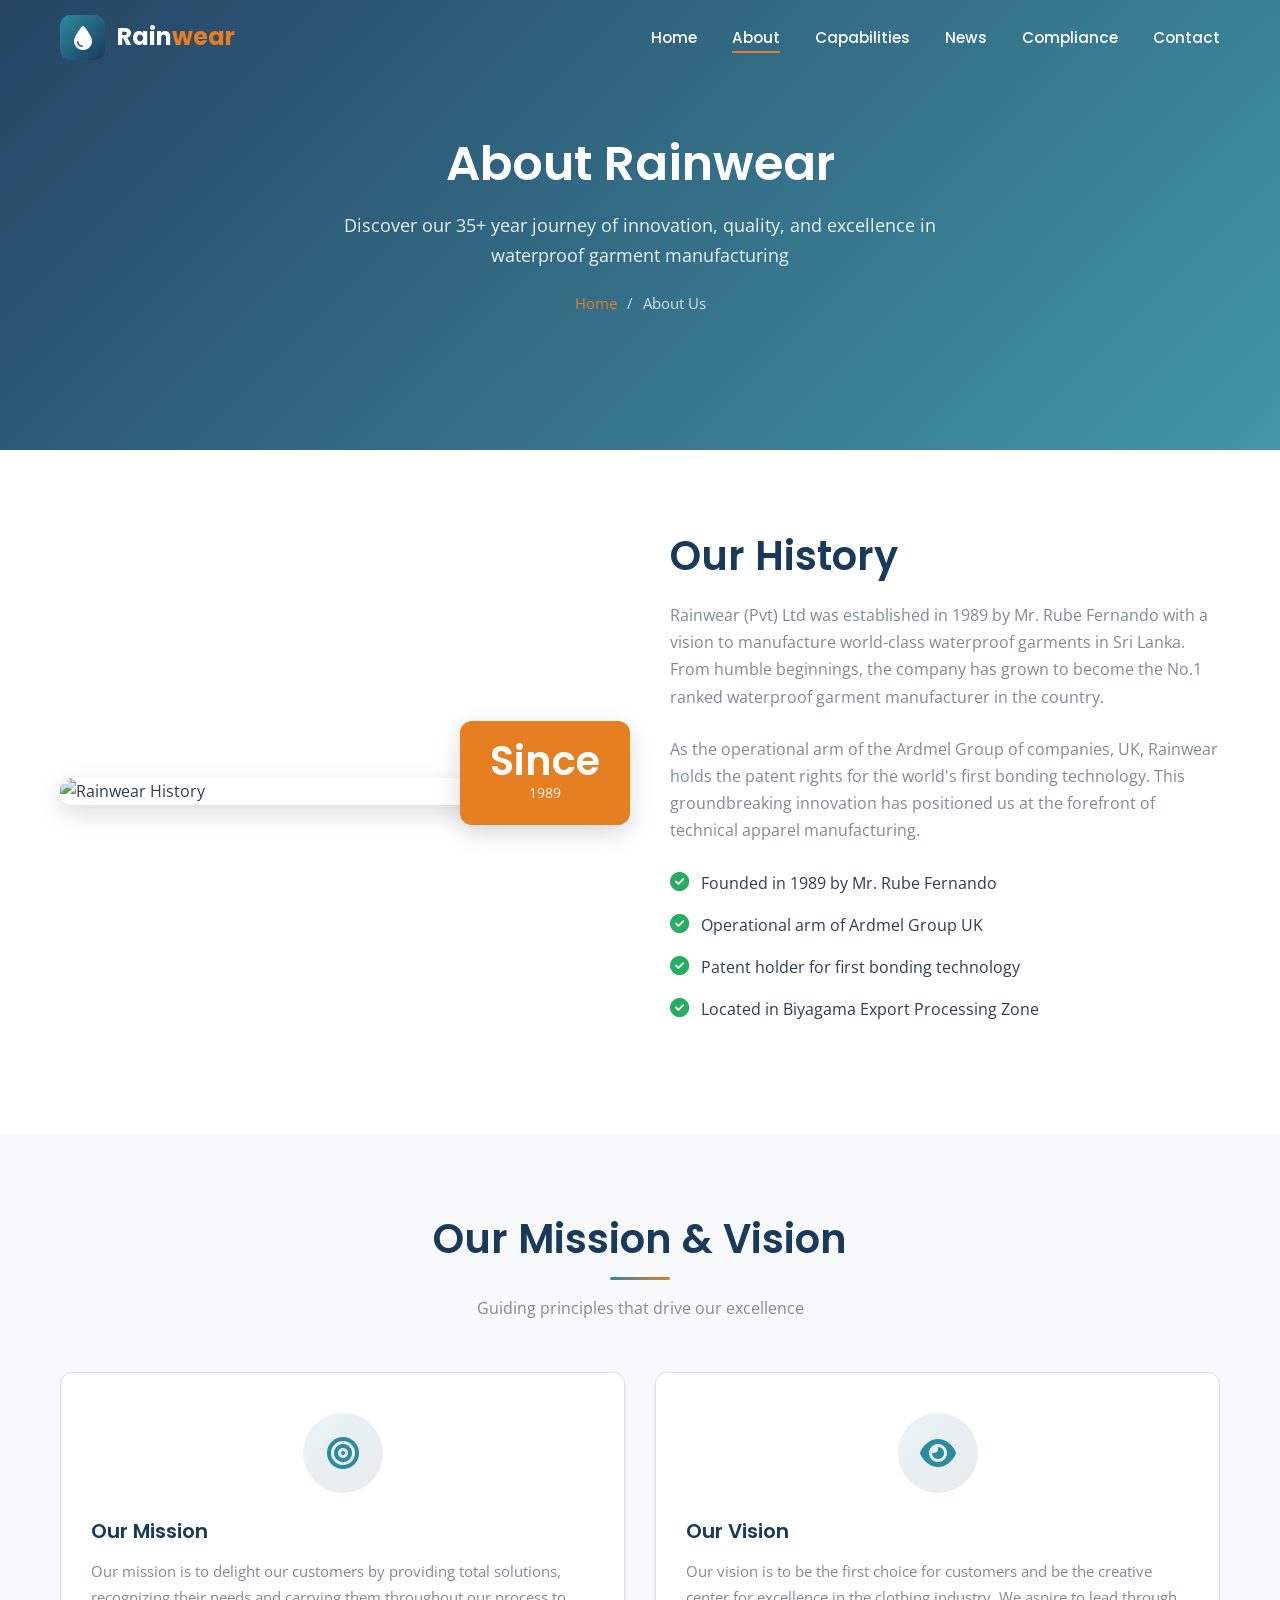
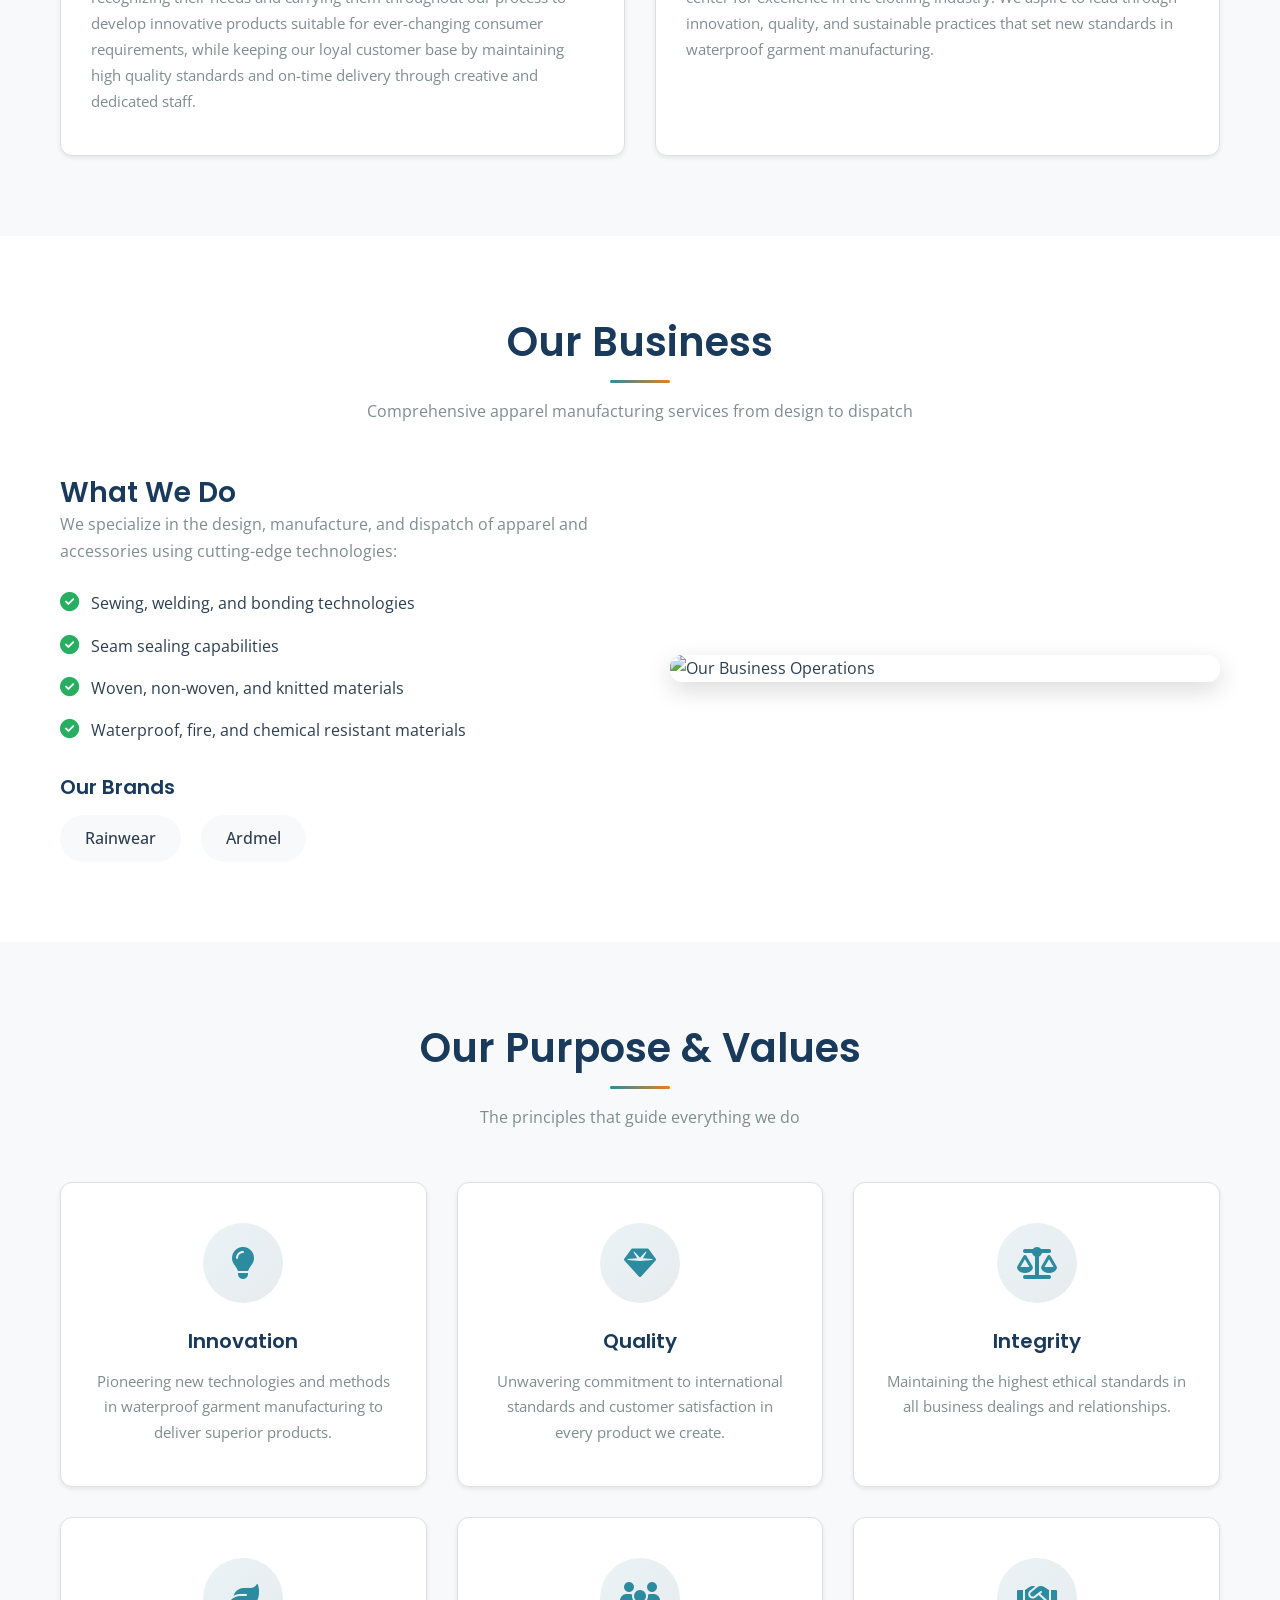
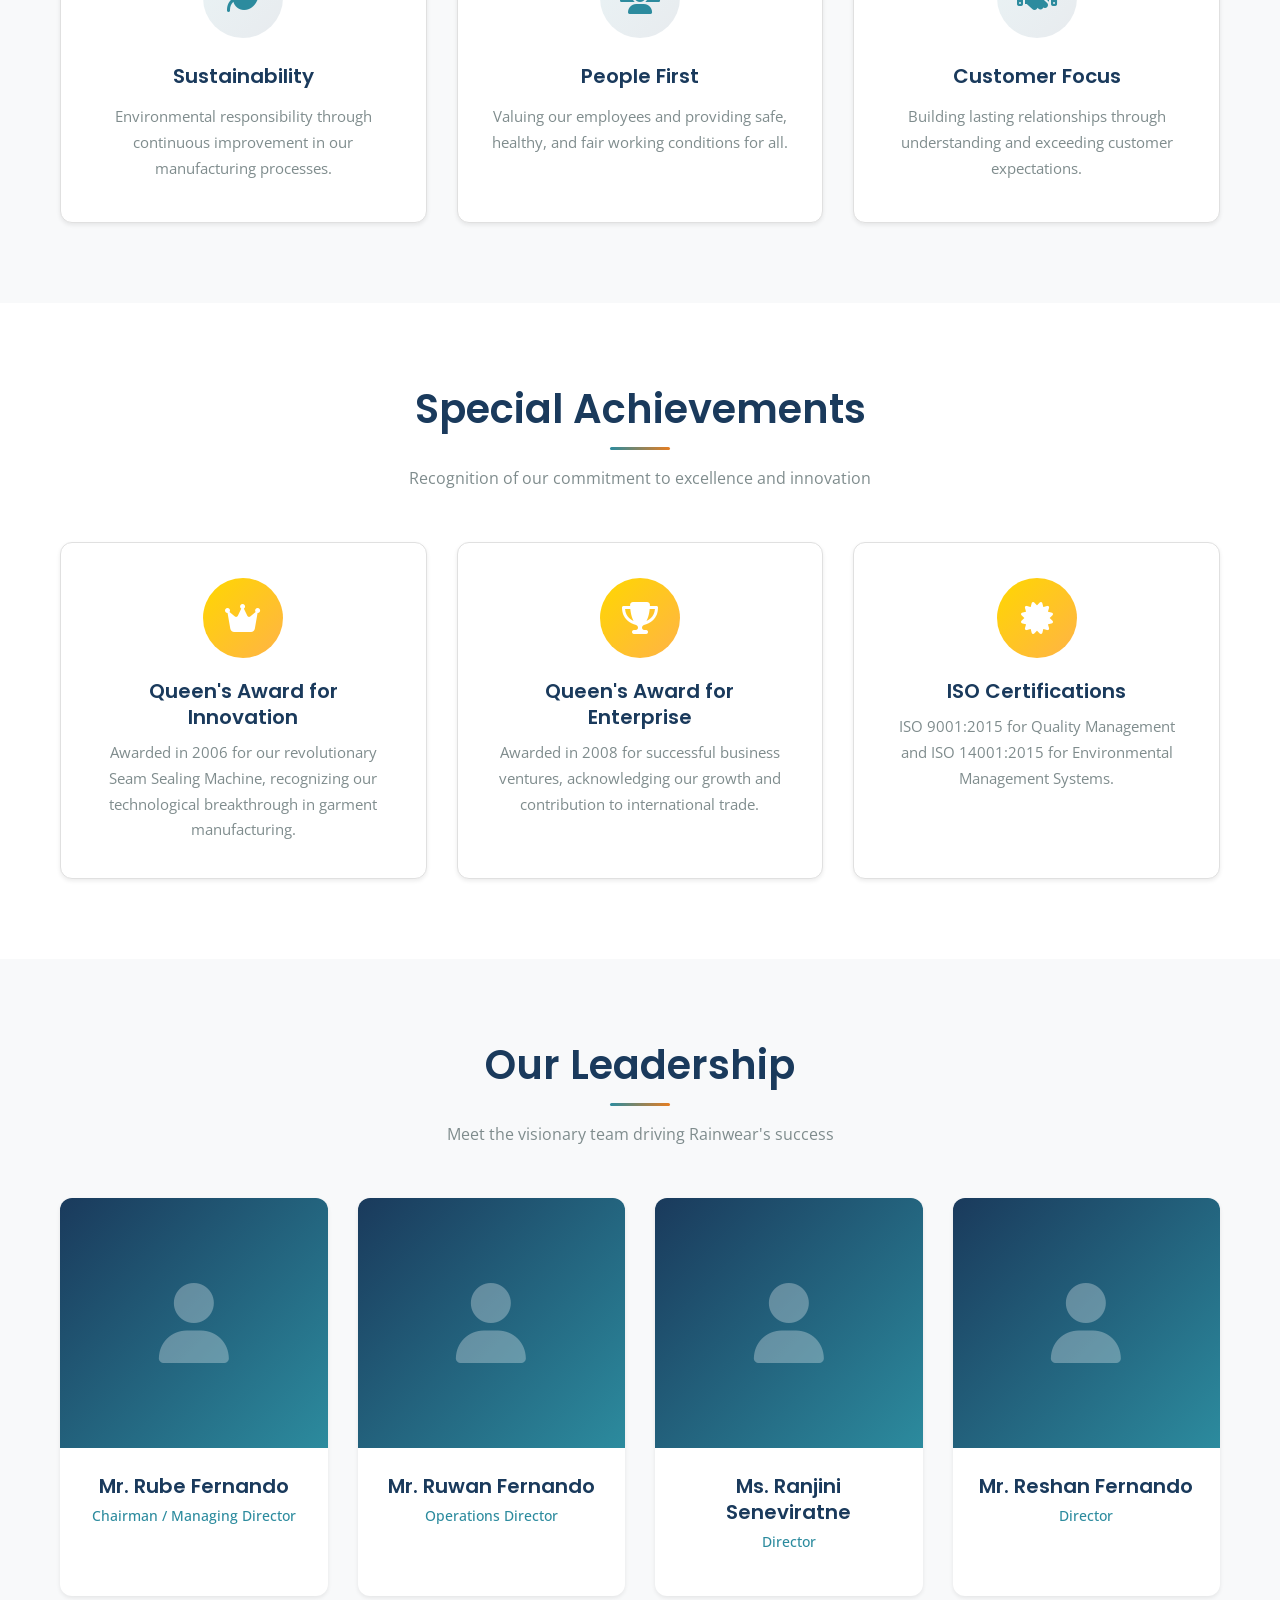
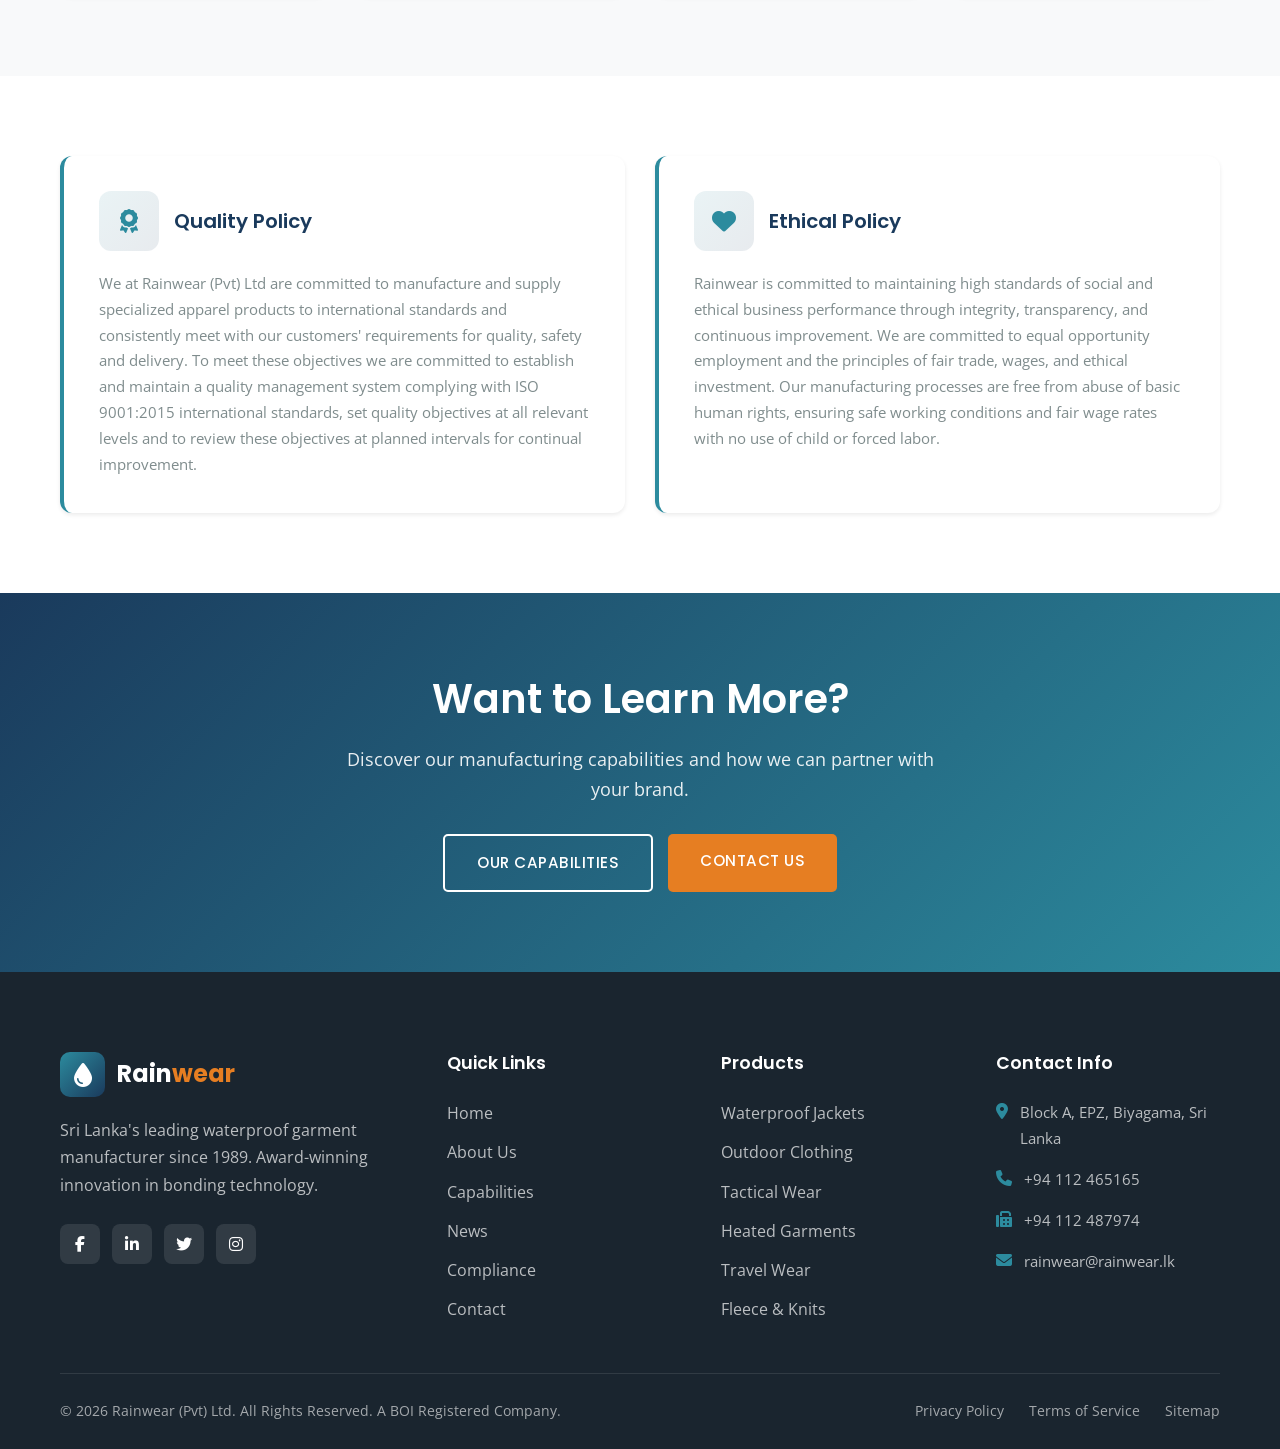
==== about.html @ 71b781bc "Initial commit: Rainwear corporate website - Modern responsive design with 6 pages (Home, About, Cap" ====
<!DOCTYPE html>
<html lang="en">
<head>
    <meta charset="UTF-8">
    <meta name="viewport" content="width=device-width, initial-scale=1.0">
    <meta name="description" content="Learn about Rainwear (Pvt) Ltd's history, mission, vision, values, and leadership. Sri Lanka's leading waterproof garment manufacturer since 1989.">
    <meta name="keywords" content="Rainwear about, company history, mission vision, leadership, Sri Lanka apparel">
    <meta name="author" content="Rainwear (Pvt) Ltd">
    
    <title>About Us | Rainwear (Pvt) Ltd - Company History & Leadership</title>
    
    <!-- Favicon -->
    <link rel="icon" type="image/x-icon" href="images/favicon.ico">
    
    <!-- Google Fonts -->
    <link rel="preconnect" href="https://fonts.googleapis.com">
    <link rel="preconnect" href="https://fonts.gstatic.com" crossorigin>
    <link href="https://fonts.googleapis.com/css2?family=Poppins:wght@300;400;500;600;700&family=Open+Sans:wght@300;400;500;600&display=swap" rel="stylesheet">
    
    <!-- Font Awesome Icons -->
    <link rel="stylesheet" href="https://cdnjs.cloudflare.com/ajax/libs/font-awesome/6.4.0/css/all.min.css">
    
    <!-- Custom CSS -->
    <link rel="stylesheet" href="css/styles.css">
</head>
<body>
    <!-- Page Loader -->
    <div class="loading">
        <div class="loading-spinner"></div>
    </div>

    <!-- Header -->
    <header class="header">
        <div class="container">
            <nav class="nav">
                <a href="index.html" class="logo">
                    <div class="logo-icon">
                        <i class="fas fa-tint"></i>
                    </div>
                    <span class="logo-text">Rain<span>wear</span></span>
                </a>
                
                <ul class="nav-menu">
                    <li><a href="index.html" class="nav-link">Home</a></li>
                    <li><a href="about.html" class="nav-link active">About</a></li>
                    <li class="dropdown">
                        <a href="capabilities.html" class="nav-link">Capabilities</a>
                        <ul class="dropdown-menu">
                            <li><a href="capabilities.html#bulk">Bulk Manufacturing</a></li>
                            <li><a href="capabilities.html#design">Design & Development</a></li>
                            <li><a href="capabilities.html#technology">Technology</a></li>
                        </ul>
                    </li>
                    <li><a href="news.html" class="nav-link">News</a></li>
                    <li><a href="compliance.html" class="nav-link">Compliance</a></li>
                    <li><a href="contact.html" class="nav-link">Contact</a></li>
                </ul>
                
                <div class="nav-toggle">
                    <span></span>
                    <span></span>
                    <span></span>
                </div>
            </nav>
        </div>
    </header>

    <!-- Page Hero -->
    <section class="page-hero" style="background: linear-gradient(135deg, rgba(26, 58, 92, 0.95), rgba(44, 139, 158, 0.9)), url('https://images.unsplash.com/photo-1558618666-fcd25c85cd64?w=1920') center/cover no-repeat;">
        <div class="container">
            <h1>About Rainwear</h1>
            <p>Discover our 35+ year journey of innovation, quality, and excellence in waterproof garment manufacturing</p>
            <div class="breadcrumb">
                <a href="index.html">Home</a>
                <span>/</span>
                <span>About Us</span>
            </div>
        </div>
    </section>

    <!-- History Section -->
    <section class="section" id="history">
        <div class="container">
            <div class="about-grid">
                <div class="about-image">
                    <img src="https://images.unsplash.com/photo-1581091226825-a6a2a5aee158?w=600" alt="Rainwear History">
                    <div class="about-image-badge">
                        <h3>Since</h3>
                        <p>1989</p>
                    </div>
                </div>
                <div class="about-content">
                    <h2>Our History</h2>
                    <p>Rainwear (Pvt) Ltd was established in 1989 by Mr. Rube Fernando with a vision to manufacture world-class waterproof garments in Sri Lanka. From humble beginnings, the company has grown to become the No.1 ranked waterproof garment manufacturer in the country.</p>
                    <p>As the operational arm of the Ardmel Group of companies, UK, Rainwear holds the patent rights for the world's first bonding technology. This groundbreaking innovation has positioned us at the forefront of technical apparel manufacturing.</p>
                    <ul class="about-list">
                        <li>
                            <i class="fas fa-check-circle"></i>
                            <span>Founded in 1989 by Mr. Rube Fernando</span>
                        </li>
                        <li>
                            <i class="fas fa-check-circle"></i>
                            <span>Operational arm of Ardmel Group UK</span>
                        </li>
                        <li>
                            <i class="fas fa-check-circle"></i>
                            <span>Patent holder for first bonding technology</span>
                        </li>
                        <li>
                            <i class="fas fa-check-circle"></i>
                            <span>Located in Biyagama Export Processing Zone</span>
                        </li>
                    </ul>
                </div>
            </div>
        </div>
    </section>

    <!-- Mission & Vision Section -->
    <section class="section bg-light" id="mission-vision">
        <div class="container">
            <div class="section-title">
                <h2>Our Mission & Vision</h2>
                <p>Guiding principles that drive our excellence</p>
            </div>
            <div class="features-grid" style="grid-template-columns: repeat(2, 1fr);">
                <div class="feature-card" style="text-align: left;">
                    <div class="feature-icon">
                        <i class="fas fa-bullseye"></i>
                    </div>
                    <h4>Our Mission</h4>
                    <p>Our mission is to delight our customers by providing total solutions, recognizing their needs and carrying them throughout our process to develop innovative products suitable for ever-changing consumer requirements, while keeping our loyal customer base by maintaining high quality standards and on-time delivery through creative and dedicated staff.</p>
                </div>
                <div class="feature-card" style="text-align: left;">
                    <div class="feature-icon">
                        <i class="fas fa-eye"></i>
                    </div>
                    <h4>Our Vision</h4>
                    <p>Our vision is to be the first choice for customers and be the creative center for excellence in the clothing industry. We aspire to lead through innovation, quality, and sustainable practices that set new standards in waterproof garment manufacturing.</p>
                </div>
            </div>
        </div>
    </section>

    <!-- Our Business Section -->
    <section class="section" id="business">
        <div class="container">
            <div class="section-title">
                <h2>Our Business</h2>
                <p>Comprehensive apparel manufacturing services from design to dispatch</p>
            </div>
            <div class="about-grid" style="margin-top: 40px;">
                <div class="about-content">
                    <h3>What We Do</h3>
                    <p>We specialize in the design, manufacture, and dispatch of apparel and accessories using cutting-edge technologies:</p>
                    <ul class="about-list">
                        <li>
                            <i class="fas fa-check-circle"></i>
                            <span>Sewing, welding, and bonding technologies</span>
                        </li>
                        <li>
                            <i class="fas fa-check-circle"></i>
                            <span>Seam sealing capabilities</span>
                        </li>
                        <li>
                            <i class="fas fa-check-circle"></i>
                            <span>Woven, non-woven, and knitted materials</span>
                        </li>
                        <li>
                            <i class="fas fa-check-circle"></i>
                            <span>Waterproof, fire, and chemical resistant materials</span>
                        </li>
                    </ul>
                    <h4 style="margin-top: 25px; margin-bottom: 15px;">Our Brands</h4>
                    <div style="display: flex; gap: 20px; flex-wrap: wrap;">
                        <span style="background: var(--bg-light); padding: 10px 25px; border-radius: 30px; font-weight: 500;">Rainwear</span>
                        <span style="background: var(--bg-light); padding: 10px 25px; border-radius: 30px; font-weight: 500;">Ardmel</span>
                    </div>
                </div>
                <div class="about-image">
                    <img src="https://images.unsplash.com/photo-1558171813-4c088753af8f?w=600" alt="Our Business Operations">
                </div>
            </div>
        </div>
    </section>

    <!-- Purpose & Values Section -->
    <section class="section bg-light" id="values">
        <div class="container">
            <div class="section-title">
                <h2>Our Purpose & Values</h2>
                <p>The principles that guide everything we do</p>
            </div>
            <div class="features-grid">
                <div class="feature-card">
                    <div class="feature-icon">
                        <i class="fas fa-lightbulb"></i>
                    </div>
                    <h4>Innovation</h4>
                    <p>Pioneering new technologies and methods in waterproof garment manufacturing to deliver superior products.</p>
                </div>
                <div class="feature-card">
                    <div class="feature-icon">
                        <i class="fas fa-gem"></i>
                    </div>
                    <h4>Quality</h4>
                    <p>Unwavering commitment to international standards and customer satisfaction in every product we create.</p>
                </div>
                <div class="feature-card">
                    <div class="feature-icon">
                        <i class="fas fa-balance-scale"></i>
                    </div>
                    <h4>Integrity</h4>
                    <p>Maintaining the highest ethical standards in all business dealings and relationships.</p>
                </div>
                <div class="feature-card">
                    <div class="feature-icon">
                        <i class="fas fa-leaf"></i>
                    </div>
                    <h4>Sustainability</h4>
                    <p>Environmental responsibility through continuous improvement in our manufacturing processes.</p>
                </div>
                <div class="feature-card">
                    <div class="feature-icon">
                        <i class="fas fa-users"></i>
                    </div>
                    <h4>People First</h4>
                    <p>Valuing our employees and providing safe, healthy, and fair working conditions for all.</p>
                </div>
                <div class="feature-card">
                    <div class="feature-icon">
                        <i class="fas fa-handshake"></i>
                    </div>
                    <h4>Customer Focus</h4>
                    <p>Building lasting relationships through understanding and exceeding customer expectations.</p>
                </div>
            </div>
        </div>
    </section>

    <!-- Awards Section -->
    <section class="section" id="awards">
        <div class="container">
            <div class="section-title">
                <h2>Special Achievements</h2>
                <p>Recognition of our commitment to excellence and innovation</p>
            </div>
            <div class="awards-grid">
                <div class="award-card">
                    <div class="award-icon">
                        <i class="fas fa-crown"></i>
                    </div>
                    <h4>Queen's Award for Innovation</h4>
                    <p>Awarded in 2006 for our revolutionary Seam Sealing Machine, recognizing our technological breakthrough in garment manufacturing.</p>
                </div>
                <div class="award-card">
                    <div class="award-icon">
                        <i class="fas fa-trophy"></i>
                    </div>
                    <h4>Queen's Award for Enterprise</h4>
                    <p>Awarded in 2008 for successful business ventures, acknowledging our growth and contribution to international trade.</p>
                </div>
                <div class="award-card">
                    <div class="award-icon">
                        <i class="fas fa-certificate"></i>
                    </div>
                    <h4>ISO Certifications</h4>
                    <p>ISO 9001:2015 for Quality Management and ISO 14001:2015 for Environmental Management Systems.</p>
                </div>
            </div>
        </div>
    </section>

    <!-- Leadership Section -->
    <section class="section bg-light" id="leadership">
        <div class="container">
            <div class="section-title">
                <h2>Our Leadership</h2>
                <p>Meet the visionary team driving Rainwear's success</p>
            </div>
            <div class="team-grid">
                <div class="team-card">
                    <div class="team-image">
                        <i class="fas fa-user"></i>
                    </div>
                    <div class="team-content">
                        <h4>Mr. Rube Fernando</h4>
                        <p class="position">Chairman / Managing Director</p>
                    </div>
                </div>
                <div class="team-card">
                    <div class="team-image">
                        <i class="fas fa-user"></i>
                    </div>
                    <div class="team-content">
                        <h4>Mr. Ruwan Fernando</h4>
                        <p class="position">Operations Director</p>
                    </div>
                </div>
                <div class="team-card">
                    <div class="team-image">
                        <i class="fas fa-user"></i>
                    </div>
                    <div class="team-content">
                        <h4>Ms. Ranjini Seneviratne</h4>
                        <p class="position">Director</p>
                    </div>
                </div>
                <div class="team-card">
                    <div class="team-image">
                        <i class="fas fa-user"></i>
                    </div>
                    <div class="team-content">
                        <h4>Mr. Reshan Fernando</h4>
                        <p class="position">Director</p>
                    </div>
                </div>
            </div>
        </div>
    </section>

    <!-- Quality Policy Section -->
    <section class="section" id="quality-policy">
        <div class="container">
            <div class="compliance-grid">
                <div class="compliance-card">
                    <div class="compliance-card-header">
                        <div class="compliance-icon">
                            <i class="fas fa-award"></i>
                        </div>
                        <h4>Quality Policy</h4>
                    </div>
                    <p>We at Rainwear (Pvt) Ltd are committed to manufacture and supply specialized apparel products to international standards and consistently meet with our customers' requirements for quality, safety and delivery. To meet these objectives we are committed to establish and maintain a quality management system complying with ISO 9001:2015 international standards, set quality objectives at all relevant levels and to review these objectives at planned intervals for continual improvement.</p>
                </div>
                <div class="compliance-card">
                    <div class="compliance-card-header">
                        <div class="compliance-icon">
                            <i class="fas fa-heart"></i>
                        </div>
                        <h4>Ethical Policy</h4>
                    </div>
                    <p>Rainwear is committed to maintaining high standards of social and ethical business performance through integrity, transparency, and continuous improvement. We are committed to equal opportunity employment and the principles of fair trade, wages, and ethical investment. Our manufacturing processes are free from abuse of basic human rights, ensuring safe working conditions and fair wage rates with no use of child or forced labor.</p>
                </div>
            </div>
        </div>
    </section>

    <!-- CTA Section -->
    <section class="cta-section">
        <div class="container">
            <div class="cta-content">
                <h2>Want to Learn More?</h2>
                <p>Discover our manufacturing capabilities and how we can partner with your brand.</p>
                <div class="hero-buttons" style="justify-content: center;">
                    <a href="capabilities.html" class="btn btn-secondary">Our Capabilities</a>
                    <a href="contact.html" class="btn btn-accent">Contact Us</a>
                </div>
            </div>
        </div>
    </section>

    <!-- Footer -->
    <footer class="footer">
        <div class="container">
            <div class="footer-grid">
                <div class="footer-brand">
                    <a href="index.html" class="logo">
                        <div class="logo-icon">
                            <i class="fas fa-tint"></i>
                        </div>
                        <span class="logo-text">Rain<span>wear</span></span>
                    </a>
                    <p>Sri Lanka's leading waterproof garment manufacturer since 1989. Award-winning innovation in bonding technology.</p>
                    <div class="footer-social">
                        <a href="#"><i class="fab fa-facebook-f"></i></a>
                        <a href="#"><i class="fab fa-linkedin-in"></i></a>
                        <a href="#"><i class="fab fa-twitter"></i></a>
                        <a href="#"><i class="fab fa-instagram"></i></a>
                    </div>
                </div>
                <div class="footer-column">
                    <h4>Quick Links</h4>
                    <ul class="footer-links">
                        <li><a href="index.html">Home</a></li>
                        <li><a href="about.html">About Us</a></li>
                        <li><a href="capabilities.html">Capabilities</a></li>
                        <li><a href="news.html">News</a></li>
                        <li><a href="compliance.html">Compliance</a></li>
                        <li><a href="contact.html">Contact</a></li>
                    </ul>
                </div>
                <div class="footer-column">
                    <h4>Products</h4>
                    <ul class="footer-links">
                        <li><a href="capabilities.html">Waterproof Jackets</a></li>
                        <li><a href="capabilities.html">Outdoor Clothing</a></li>
                        <li><a href="capabilities.html">Tactical Wear</a></li>
                        <li><a href="capabilities.html">Heated Garments</a></li>
                        <li><a href="capabilities.html">Travel Wear</a></li>
                        <li><a href="capabilities.html">Fleece & Knits</a></li>
                    </ul>
                </div>
                <div class="footer-column">
                    <h4>Contact Info</h4>
                    <div class="footer-contact">
                        <div class="footer-contact-item">
                            <i class="fas fa-map-marker-alt"></i>
                            <span>Block A, EPZ, Biyagama, Sri Lanka</span>
                        </div>
                        <div class="footer-contact-item">
                            <i class="fas fa-phone"></i>
                            <span>+94 112 465165</span>
                        </div>
                        <div class="footer-contact-item">
                            <i class="fas fa-fax"></i>
                            <span>+94 112 487974</span>
                        </div>
                        <div class="footer-contact-item">
                            <i class="fas fa-envelope"></i>
                            <span>rainwear@rainwear.lk</span>
                        </div>
                    </div>
                </div>
            </div>
            <div class="footer-bottom">
                <p>&copy; 2026 Rainwear (Pvt) Ltd. All Rights Reserved. A BOI Registered Company.</p>
                <div class="footer-bottom-links">
                    <a href="#">Privacy Policy</a>
                    <a href="#">Terms of Service</a>
                    <a href="#">Sitemap</a>
                </div>
            </div>
        </div>
    </footer>

    <!-- Scroll to Top Button -->
    <button class="scroll-top">
        <i class="fas fa-chevron-up"></i>
    </button>

    <!-- JavaScript -->
    <script src="js/main.js"></script>
</body>
</html>
---- css/styles.css ----
/* =============================================
   RAINWEAR (PVT) LTD - Corporate Website Styles
   Modern, Professional & Mobile-Responsive Design
   ============================================= */

/* CSS Variables */
:root {
    --primary-color: #1a3a5c;
    --primary-dark: #0d2840;
    --secondary-color: #2c8b9e;
    --accent-color: #e67e22;
    --accent-hover: #d35400;
    --text-dark: #2c3e50;
    --text-light: #7f8c8d;
    --text-white: #ffffff;
    --bg-light: #f8f9fa;
    --bg-white: #ffffff;
    --bg-dark: #1a252f;
    --border-color: #e0e0e0;
    --success-color: #27ae60;
    --shadow-sm: 0 2px 4px rgba(0,0,0,0.08);
    --shadow-md: 0 4px 12px rgba(0,0,0,0.12);
    --shadow-lg: 0 8px 24px rgba(0,0,0,0.15);
    --transition: all 0.3s ease;
    --font-primary: 'Poppins', sans-serif;
    --font-secondary: 'Open Sans', sans-serif;
}

/* Reset & Base Styles */
*, *::before, *::after {
    margin: 0;
    padding: 0;
    box-sizing: border-box;
}

html {
    scroll-behavior: smooth;
    font-size: 16px;
}

body {
    font-family: var(--font-secondary);
    color: var(--text-dark);
    line-height: 1.7;
    background-color: var(--bg-white);
    overflow-x: hidden;
}

h1, h2, h3, h4, h5, h6 {
    font-family: var(--font-primary);
    font-weight: 600;
    line-height: 1.3;
    color: var(--primary-color);
}

h1 { font-size: 3rem; }
h2 { font-size: 2.5rem; }
h3 { font-size: 1.75rem; }
h4 { font-size: 1.25rem; }

p {
    margin-bottom: 1rem;
    color: var(--text-light);
}

a {
    text-decoration: none;
    color: inherit;
    transition: var(--transition);
}

img {
    max-width: 100%;
    height: auto;
    display: block;
}

ul {
    list-style: none;
}

.container {
    max-width: 1200px;
    margin: 0 auto;
    padding: 0 20px;
}

.section {
    padding: 80px 0;
}

.section-title {
    text-align: center;
    margin-bottom: 50px;
}

.section-title h2 {
    position: relative;
    display: inline-block;
    padding-bottom: 15px;
}

.section-title h2::after {
    content: '';
    position: absolute;
    bottom: 0;
    left: 50%;
    transform: translateX(-50%);
    width: 60px;
    height: 3px;
    background: linear-gradient(90deg, var(--secondary-color), var(--accent-color));
    border-radius: 2px;
}

.section-title p {
    max-width: 600px;
    margin: 15px auto 0;
}

/* Buttons */
.btn {
    display: inline-block;
    padding: 14px 32px;
    font-family: var(--font-primary);
    font-size: 0.95rem;
    font-weight: 500;
    border-radius: 5px;
    cursor: pointer;
    transition: var(--transition);
    border: none;
    text-transform: uppercase;
    letter-spacing: 0.5px;
}

.btn-primary {
    background: linear-gradient(135deg, var(--secondary-color), var(--primary-color));
    color: var(--text-white);
    box-shadow: var(--shadow-md);
}

.btn-primary:hover {
    transform: translateY(-2px);
    box-shadow: var(--shadow-lg);
}

.btn-secondary {
    background: transparent;
    color: var(--text-white);
    border: 2px solid var(--text-white);
}

.btn-secondary:hover {
    background: var(--text-white);
    color: var(--primary-color);
}

.btn-accent {
    background: var(--accent-color);
    color: var(--text-white);
}

.btn-accent:hover {
    background: var(--accent-hover);
    transform: translateY(-2px);
}

/* =============================================
   HEADER & NAVIGATION
   ============================================= */
.header {
    position: fixed;
    top: 0;
    left: 0;
    width: 100%;
    z-index: 1000;
    background: transparent;
    transition: var(--transition);
}

.header.scrolled {
    background: var(--bg-white);
    box-shadow: var(--shadow-md);
}

.header.scrolled .nav-link {
    color: var(--text-dark);
}

.header.scrolled .logo-text {
    color: var(--primary-color);
}

.nav {
    display: flex;
    justify-content: space-between;
    align-items: center;
    padding: 15px 0;
}

.logo {
    display: flex;
    align-items: center;
    gap: 12px;
}

.logo-icon {
    width: 45px;
    height: 45px;
    background: linear-gradient(135deg, var(--secondary-color), var(--primary-color));
    border-radius: 10px;
    display: flex;
    align-items: center;
    justify-content: center;
}

.logo-icon i {
    font-size: 1.5rem;
    color: var(--text-white);
}

.logo-text {
    font-family: var(--font-primary);
    font-size: 1.5rem;
    font-weight: 700;
    color: var(--text-white);
    transition: var(--transition);
}

.logo-text span {
    color: var(--accent-color);
}

.nav-menu {
    display: flex;
    gap: 35px;
}

.nav-link {
    font-family: var(--font-primary);
    font-size: 0.95rem;
    font-weight: 500;
    color: var(--text-white);
    position: relative;
    padding: 5px 0;
}

.nav-link::after {
    content: '';
    position: absolute;
    bottom: 0;
    left: 0;
    width: 0;
    height: 2px;
    background: var(--accent-color);
    transition: var(--transition);
}

.nav-link:hover::after,
.nav-link.active::after {
    width: 100%;
}

.nav-toggle {
    display: none;
    flex-direction: column;
    gap: 5px;
    cursor: pointer;
    padding: 5px;
}

.nav-toggle span {
    width: 25px;
    height: 3px;
    background: var(--text-white);
    border-radius: 2px;
    transition: var(--transition);
}

.header.scrolled .nav-toggle span {
    background: var(--primary-color);
}

/* Dropdown Menu */
.dropdown {
    position: relative;
}

.dropdown-menu {
    position: absolute;
    top: 100%;
    left: 0;
    min-width: 220px;
    background: var(--bg-white);
    border-radius: 8px;
    box-shadow: var(--shadow-lg);
    opacity: 0;
    visibility: hidden;
    transform: translateY(10px);
    transition: var(--transition);
    padding: 10px 0;
}

.dropdown:hover .dropdown-menu {
    opacity: 1;
    visibility: visible;
    transform: translateY(0);
}

.dropdown-menu a {
    display: block;
    padding: 10px 20px;
    color: var(--text-dark);
    font-size: 0.9rem;
}

.dropdown-menu a:hover {
    background: var(--bg-light);
    color: var(--secondary-color);
}

/* =============================================
   HERO SECTION
   ============================================= */
.hero {
    min-height: 100vh;
    display: flex;
    align-items: center;
    position: relative;
    background: linear-gradient(135deg, rgba(26, 58, 92, 0.95), rgba(44, 139, 158, 0.9)),
                url('https://images.unsplash.com/photo-1441986300917-64674bd600d8?w=1920') center/cover no-repeat;
    overflow: hidden;
}

.hero-content {
    max-width: 700px;
    color: var(--text-white);
    z-index: 2;
}

.hero-badge {
    display: inline-block;
    background: rgba(255,255,255,0.15);
    padding: 8px 20px;
    border-radius: 30px;
    font-size: 0.9rem;
    margin-bottom: 20px;
    backdrop-filter: blur(10px);
}

.hero h1 {
    color: var(--text-white);
    font-size: 3.5rem;
    margin-bottom: 20px;
    line-height: 1.2;
}

.hero h1 span {
    color: var(--accent-color);
}

.hero p {
    font-size: 1.2rem;
    color: rgba(255,255,255,0.9);
    margin-bottom: 30px;
    line-height: 1.8;
}

.hero-buttons {
    display: flex;
    gap: 15px;
    flex-wrap: wrap;
}

.hero-stats {
    display: flex;
    gap: 50px;
    margin-top: 50px;
    padding-top: 30px;
    border-top: 1px solid rgba(255,255,255,0.2);
}

.stat-item h3 {
    color: var(--text-white);
    font-size: 2.5rem;
}

.stat-item p {
    color: rgba(255,255,255,0.8);
    font-size: 0.9rem;
    margin: 0;
}

/* Page Hero (Smaller) */
.page-hero {
    min-height: 50vh;
    display: flex;
    align-items: center;
    justify-content: center;
    text-align: center;
    position: relative;
    background: linear-gradient(135deg, rgba(26, 58, 92, 0.95), rgba(44, 139, 158, 0.9)),
                url('https://images.unsplash.com/photo-1558618666-fcd25c85cd64?w=1920') center/cover no-repeat;
}

.page-hero h1 {
    color: var(--text-white);
    font-size: 3rem;
    margin-bottom: 15px;
}

.page-hero p {
    color: rgba(255,255,255,0.9);
    font-size: 1.1rem;
    max-width: 600px;
    margin: 0 auto;
}

.breadcrumb {
    display: flex;
    justify-content: center;
    gap: 10px;
    margin-top: 20px;
    color: rgba(255,255,255,0.8);
    font-size: 0.95rem;
}

.breadcrumb a {
    color: var(--accent-color);
}

.breadcrumb a:hover {
    text-decoration: underline;
}

/* =============================================
   FEATURES / SERVICES SECTION
   ============================================= */
.features-grid {
    display: grid;
    grid-template-columns: repeat(auto-fit, minmax(280px, 1fr));
    gap: 30px;
}

.feature-card {
    background: var(--bg-white);
    padding: 40px 30px;
    border-radius: 12px;
    text-align: center;
    box-shadow: var(--shadow-sm);
    transition: var(--transition);
    border: 1px solid var(--border-color);
}

.feature-card:hover {
    transform: translateY(-8px);
    box-shadow: var(--shadow-lg);
    border-color: var(--secondary-color);
}

.feature-icon {
    width: 80px;
    height: 80px;
    background: linear-gradient(135deg, rgba(44, 139, 158, 0.1), rgba(26, 58, 92, 0.1));
    border-radius: 50%;
    display: flex;
    align-items: center;
    justify-content: center;
    margin: 0 auto 25px;
}

.feature-icon i {
    font-size: 2rem;
    color: var(--secondary-color);
}

.feature-card h4 {
    margin-bottom: 15px;
}

.feature-card p {
    font-size: 0.95rem;
    margin: 0;
}

/* =============================================
   ABOUT SECTION
   ============================================= */
.about-grid {
    display: grid;
    grid-template-columns: 1fr 1fr;
    gap: 60px;
    align-items: center;
}

.about-image {
    position: relative;
}

.about-image img {
    border-radius: 12px;
    box-shadow: var(--shadow-lg);
}

.about-image-badge {
    position: absolute;
    bottom: -20px;
    right: -20px;
    background: var(--accent-color);
    color: var(--text-white);
    padding: 20px 30px;
    border-radius: 12px;
    text-align: center;
    box-shadow: var(--shadow-lg);
}

.about-image-badge h3 {
    color: var(--text-white);
    font-size: 2.5rem;
    line-height: 1;
}

.about-image-badge p {
    color: rgba(255,255,255,0.9);
    margin: 0;
    font-size: 0.9rem;
}

.about-content h2 {
    margin-bottom: 20px;
}

.about-content > p {
    margin-bottom: 25px;
}

.about-list {
    margin-bottom: 30px;
}

.about-list li {
    display: flex;
    align-items: flex-start;
    gap: 12px;
    margin-bottom: 15px;
}

.about-list li i {
    color: var(--success-color);
    font-size: 1.2rem;
    margin-top: 3px;
}

.about-list li span {
    color: var(--text-dark);
}

/* =============================================
   CAPABILITIES SECTION
   ============================================= */
.capabilities-tabs {
    display: flex;
    justify-content: center;
    gap: 15px;
    margin-bottom: 40px;
    flex-wrap: wrap;
}

.tab-btn {
    padding: 12px 28px;
    background: var(--bg-light);
    border: none;
    border-radius: 30px;
    font-family: var(--font-primary);
    font-size: 0.95rem;
    font-weight: 500;
    color: var(--text-dark);
    cursor: pointer;
    transition: var(--transition);
}

.tab-btn:hover,
.tab-btn.active {
    background: var(--primary-color);
    color: var(--text-white);
}

.capability-content {
    display: none;
    animation: fadeIn 0.5s ease;
}

.capability-content.active {
    display: block;
}

@keyframes fadeIn {
    from { opacity: 0; transform: translateY(10px); }
    to { opacity: 1; transform: translateY(0); }
}

.capability-grid {
    display: grid;
    grid-template-columns: repeat(auto-fit, minmax(300px, 1fr));
    gap: 25px;
}

.capability-card {
    background: var(--bg-white);
    border-radius: 12px;
    overflow: hidden;
    box-shadow: var(--shadow-sm);
    transition: var(--transition);
    border: 1px solid var(--border-color);
}

.capability-card:hover {
    box-shadow: var(--shadow-lg);
    transform: translateY(-5px);
}

.capability-card-header {
    background: linear-gradient(135deg, var(--primary-color), var(--secondary-color));
    padding: 20px 25px;
    display: flex;
    align-items: center;
    gap: 15px;
}

.capability-card-header i {
    font-size: 1.5rem;
    color: var(--text-white);
}

.capability-card-header h4 {
    color: var(--text-white);
    margin: 0;
}

.capability-card-body {
    padding: 25px;
}

.capability-card-body p {
    margin-bottom: 0;
}

/* =============================================
   PRODUCTS SECTION
   ============================================= */
.products-grid {
    display: grid;
    grid-template-columns: repeat(auto-fit, minmax(280px, 1fr));
    gap: 30px;
}

.product-card {
    background: var(--bg-white);
    border-radius: 12px;
    overflow: hidden;
    box-shadow: var(--shadow-sm);
    transition: var(--transition);
}

.product-card:hover {
    box-shadow: var(--shadow-lg);
    transform: translateY(-5px);
}

.product-image {
    height: 220px;
    background: linear-gradient(135deg, var(--bg-light), #e8e8e8);
    display: flex;
    align-items: center;
    justify-content: center;
    position: relative;
    overflow: hidden;
}

.product-image i {
    font-size: 4rem;
    color: var(--secondary-color);
    opacity: 0.5;
}

.product-badge {
    position: absolute;
    top: 15px;
    right: 15px;
    background: var(--accent-color);
    color: var(--text-white);
    padding: 5px 12px;
    border-radius: 20px;
    font-size: 0.8rem;
    font-weight: 500;
}

.product-content {
    padding: 25px;
}

.product-content h4 {
    margin-bottom: 10px;
}

.product-content p {
    font-size: 0.9rem;
    margin-bottom: 15px;
}

/* =============================================
   FABRIC TYPES SECTION
   ============================================= */
.fabric-categories {
    display: grid;
    grid-template-columns: repeat(auto-fit, minmax(350px, 1fr));
    gap: 30px;
}

.fabric-category {
    background: var(--bg-white);
    border-radius: 12px;
    padding: 30px;
    box-shadow: var(--shadow-sm);
    border: 1px solid var(--border-color);
}

.fabric-category h3 {
    display: flex;
    align-items: center;
    gap: 12px;
    margin-bottom: 25px;
    padding-bottom: 15px;
    border-bottom: 2px solid var(--bg-light);
}

.fabric-category h3 i {
    color: var(--secondary-color);
}

.fabric-list {
    display: flex;
    flex-direction: column;
    gap: 15px;
}

.fabric-item {
    display: flex;
    gap: 15px;
}

.fabric-item strong {
    color: var(--primary-color);
    min-width: 100px;
}

.fabric-item span {
    color: var(--text-light);
    font-size: 0.95rem;
}

/* =============================================
   TEAM SECTION
   ============================================= */
.team-grid {
    display: grid;
    grid-template-columns: repeat(auto-fit, minmax(250px, 1fr));
    gap: 30px;
}

.team-card {
    background: var(--bg-white);
    border-radius: 12px;
    overflow: hidden;
    box-shadow: var(--shadow-sm);
    transition: var(--transition);
    text-align: center;
}

.team-card:hover {
    box-shadow: var(--shadow-lg);
    transform: translateY(-5px);
}

.team-image {
    height: 250px;
    background: linear-gradient(135deg, var(--primary-color), var(--secondary-color));
    display: flex;
    align-items: center;
    justify-content: center;
}

.team-image i {
    font-size: 5rem;
    color: rgba(255,255,255,0.3);
}

.team-content {
    padding: 25px;
}

.team-content h4 {
    margin-bottom: 5px;
}

.team-content .position {
    color: var(--secondary-color);
    font-size: 0.9rem;
    font-weight: 500;
}

/* =============================================
   COMPLIANCE SECTION
   ============================================= */
.compliance-grid {
    display: grid;
    grid-template-columns: repeat(auto-fit, minmax(350px, 1fr));
    gap: 30px;
}

.compliance-card {
    background: var(--bg-white);
    border-radius: 12px;
    padding: 35px;
    box-shadow: var(--shadow-sm);
    border-left: 4px solid var(--secondary-color);
    transition: var(--transition);
}

.compliance-card:hover {
    box-shadow: var(--shadow-lg);
}

.compliance-card-header {
    display: flex;
    align-items: center;
    gap: 15px;
    margin-bottom: 20px;
}

.compliance-icon {
    width: 60px;
    height: 60px;
    background: linear-gradient(135deg, rgba(44, 139, 158, 0.1), rgba(26, 58, 92, 0.1));
    border-radius: 12px;
    display: flex;
    align-items: center;
    justify-content: center;
}

.compliance-icon i {
    font-size: 1.5rem;
    color: var(--secondary-color);
}

.compliance-card h4 {
    margin: 0;
}

.compliance-card p {
    margin-bottom: 0;
    font-size: 0.95rem;
}

/* =============================================
   NEWS SECTION
   ============================================= */
.news-grid {
    display: grid;
    grid-template-columns: repeat(auto-fit, minmax(350px, 1fr));
    gap: 30px;
}

.news-card {
    background: var(--bg-white);
    border-radius: 12px;
    overflow: hidden;
    box-shadow: var(--shadow-sm);
    transition: var(--transition);
}

.news-card:hover {
    box-shadow: var(--shadow-lg);
    transform: translateY(-5px);
}

.news-image {
    height: 200px;
    background: linear-gradient(135deg, var(--primary-color), var(--secondary-color));
    display: flex;
    align-items: center;
    justify-content: center;
}

.news-image i {
    font-size: 3rem;
    color: rgba(255,255,255,0.3);
}

.news-content {
    padding: 25px;
}

.news-date {
    display: inline-block;
    background: var(--bg-light);
    color: var(--secondary-color);
    padding: 5px 12px;
    border-radius: 20px;
    font-size: 0.8rem;
    font-weight: 500;
    margin-bottom: 15px;
}

.news-content h4 {
    margin-bottom: 10px;
}

.news-content h4 a:hover {
    color: var(--secondary-color);
}

.news-content p {
    font-size: 0.95rem;
    margin-bottom: 15px;
}

.read-more {
    color: var(--secondary-color);
    font-weight: 500;
    display: inline-flex;
    align-items: center;
    gap: 8px;
}

.read-more:hover {
    color: var(--accent-color);
}

/* =============================================
   CONTACT SECTION
   ============================================= */
.contact-grid {
    display: grid;
    grid-template-columns: 1fr 1.5fr;
    gap: 50px;
}

.contact-info {
    background: linear-gradient(135deg, var(--primary-color), var(--secondary-color));
    padding: 40px;
    border-radius: 12px;
    color: var(--text-white);
}

.contact-info h3 {
    color: var(--text-white);
    margin-bottom: 20px;
}

.contact-info > p {
    color: rgba(255,255,255,0.9);
    margin-bottom: 30px;
}

.contact-details {
    display: flex;
    flex-direction: column;
    gap: 25px;
}

.contact-item {
    display: flex;
    gap: 15px;
}

.contact-item-icon {
    width: 50px;
    height: 50px;
    background: rgba(255,255,255,0.15);
    border-radius: 10px;
    display: flex;
    align-items: center;
    justify-content: center;
    flex-shrink: 0;
}

.contact-item-icon i {
    font-size: 1.2rem;
}

.contact-item-content h4 {
    color: var(--text-white);
    font-size: 1rem;
    margin-bottom: 5px;
}

.contact-item-content p {
    color: rgba(255,255,255,0.9);
    margin: 0;
    font-size: 0.95rem;
}

.contact-item-content a {
    color: rgba(255,255,255,0.9);
}

.contact-item-content a:hover {
    color: var(--text-white);
}

.contact-form-wrapper {
    background: var(--bg-white);
    padding: 40px;
    border-radius: 12px;
    box-shadow: var(--shadow-md);
}

.contact-form-wrapper h3 {
    margin-bottom: 25px;
}

.form-group {
    margin-bottom: 20px;
}

.form-group label {
    display: block;
    margin-bottom: 8px;
    font-weight: 500;
    color: var(--text-dark);
}

.form-group input,
.form-group select,
.form-group textarea {
    width: 100%;
    padding: 14px 18px;
    border: 1px solid var(--border-color);
    border-radius: 8px;
    font-family: var(--font-secondary);
    font-size: 1rem;
    transition: var(--transition);
}

.form-group input:focus,
.form-group select:focus,
.form-group textarea:focus {
    outline: none;
    border-color: var(--secondary-color);
    box-shadow: 0 0 0 3px rgba(44, 139, 158, 0.1);
}

.form-group textarea {
    min-height: 150px;
    resize: vertical;
}

.form-row {
    display: grid;
    grid-template-columns: 1fr 1fr;
    gap: 20px;
}

/* =============================================
   MAP SECTION
   ============================================= */
.map-section {
    background: var(--bg-light);
}

.map-container {
    border-radius: 12px;
    overflow: hidden;
    box-shadow: var(--shadow-md);
    height: 400px;
}

.map-container iframe {
    width: 100%;
    height: 100%;
    border: none;
}

/* =============================================
   FOOTER
   ============================================= */
.footer {
    background: var(--bg-dark);
    color: var(--text-white);
    padding-top: 80px;
}

.footer-grid {
    display: grid;
    grid-template-columns: 1.5fr 1fr 1fr 1fr;
    gap: 50px;
    padding-bottom: 50px;
    border-bottom: 1px solid rgba(255,255,255,0.1);
}

.footer-brand .logo {
    margin-bottom: 20px;
}

.footer-brand .logo-text {
    color: var(--text-white);
}

.footer-brand p {
    color: rgba(255,255,255,0.7);
    margin-bottom: 25px;
}

.footer-social {
    display: flex;
    gap: 12px;
}

.footer-social a {
    width: 40px;
    height: 40px;
    background: rgba(255,255,255,0.1);
    border-radius: 8px;
    display: flex;
    align-items: center;
    justify-content: center;
    transition: var(--transition);
}

.footer-social a:hover {
    background: var(--secondary-color);
}

.footer-column h4 {
    color: var(--text-white);
    margin-bottom: 25px;
    font-size: 1.1rem;
}

.footer-links {
    display: flex;
    flex-direction: column;
    gap: 12px;
}

.footer-links a {
    color: rgba(255,255,255,0.7);
    transition: var(--transition);
}

.footer-links a:hover {
    color: var(--text-white);
    padding-left: 5px;
}

.footer-contact {
    display: flex;
    flex-direction: column;
    gap: 15px;
}

.footer-contact-item {
    display: flex;
    gap: 12px;
}

.footer-contact-item i {
    color: var(--secondary-color);
    margin-top: 3px;
}

.footer-contact-item span {
    color: rgba(255,255,255,0.7);
    font-size: 0.95rem;
}

.footer-bottom {
    padding: 25px 0;
    display: flex;
    justify-content: space-between;
    align-items: center;
    flex-wrap: wrap;
    gap: 15px;
}

.footer-bottom p {
    color: rgba(255,255,255,0.6);
    margin: 0;
    font-size: 0.9rem;
}

.footer-bottom-links {
    display: flex;
    gap: 25px;
}

.footer-bottom-links a {
    color: rgba(255,255,255,0.6);
    font-size: 0.9rem;
}

.footer-bottom-links a:hover {
    color: var(--text-white);
}

/* =============================================
   AWARDS & CERTIFICATIONS
   ============================================= */
.awards-grid {
    display: grid;
    grid-template-columns: repeat(auto-fit, minmax(300px, 1fr));
    gap: 30px;
}

.award-card {
    background: var(--bg-white);
    padding: 35px;
    border-radius: 12px;
    text-align: center;
    box-shadow: var(--shadow-sm);
    border: 1px solid var(--border-color);
    transition: var(--transition);
}

.award-card:hover {
    box-shadow: var(--shadow-lg);
    transform: translateY(-5px);
}

.award-icon {
    width: 80px;
    height: 80px;
    background: linear-gradient(135deg, #ffd700, #ffb347);
    border-radius: 50%;
    display: flex;
    align-items: center;
    justify-content: center;
    margin: 0 auto 20px;
}

.award-icon i {
    font-size: 2rem;
    color: var(--text-white);
}

.award-card h4 {
    margin-bottom: 10px;
}

.award-card p {
    font-size: 0.95rem;
    margin: 0;
}

/* =============================================
   SUSTAINABILITY SECTION
   ============================================= */
.sustainability-content {
    display: grid;
    grid-template-columns: 1fr 1fr;
    gap: 50px;
    align-items: center;
}

.sustainability-text h3 {
    margin-bottom: 20px;
}

.sustainability-list {
    margin-top: 25px;
}

.sustainability-list li {
    display: flex;
    align-items: flex-start;
    gap: 15px;
    margin-bottom: 20px;
    padding: 20px;
    background: var(--bg-light);
    border-radius: 10px;
}

.sustainability-list li i {
    color: var(--success-color);
    font-size: 1.5rem;
    flex-shrink: 0;
}

.sustainability-list li div h4 {
    font-size: 1rem;
    margin-bottom: 5px;
}

.sustainability-list li div p {
    margin: 0;
    font-size: 0.9rem;
}

/* =============================================
   APPAREL FOOTPRINT
   ============================================= */
.footprint-stats {
    display: grid;
    grid-template-columns: repeat(auto-fit, minmax(200px, 1fr));
    gap: 30px;
}

.footprint-stat {
    text-align: center;
    padding: 30px;
    background: var(--bg-white);
    border-radius: 12px;
    box-shadow: var(--shadow-sm);
}

.footprint-stat i {
    font-size: 2.5rem;
    color: var(--secondary-color);
    margin-bottom: 15px;
}

.footprint-stat h3 {
    font-size: 2.5rem;
    margin-bottom: 5px;
}

.footprint-stat p {
    margin: 0;
    font-size: 0.9rem;
}

/* =============================================
   CTA SECTION
   ============================================= */
.cta-section {
    background: linear-gradient(135deg, var(--primary-color), var(--secondary-color));
    padding: 80px 0;
    text-align: center;
}

.cta-content h2 {
    color: var(--text-white);
    margin-bottom: 20px;
}

.cta-content p {
    color: rgba(255,255,255,0.9);
    font-size: 1.1rem;
    max-width: 600px;
    margin: 0 auto 30px;
}

/* =============================================
   SCROLL TO TOP
   ============================================= */
.scroll-top {
    position: fixed;
    bottom: 30px;
    right: 30px;
    width: 50px;
    height: 50px;
    background: var(--primary-color);
    color: var(--text-white);
    border: none;
    border-radius: 10px;
    cursor: pointer;
    opacity: 0;
    visibility: hidden;
    transition: var(--transition);
    z-index: 999;
    box-shadow: var(--shadow-md);
}

.scroll-top.visible {
    opacity: 1;
    visibility: visible;
}

.scroll-top:hover {
    background: var(--secondary-color);
    transform: translateY(-3px);
}

/* =============================================
   RESPONSIVE DESIGN
   ============================================= */
@media (max-width: 1024px) {
    h1 { font-size: 2.5rem; }
    h2 { font-size: 2rem; }
    
    .hero h1 { font-size: 2.8rem; }
    
    .about-grid,
    .sustainability-content,
    .contact-grid {
        grid-template-columns: 1fr;
    }
    
    .footer-grid {
        grid-template-columns: repeat(2, 1fr);
    }
}

@media (max-width: 768px) {
    .nav-menu {
        position: fixed;
        top: 0;
        right: -100%;
        width: 80%;
        max-width: 350px;
        height: 100vh;
        background: var(--bg-white);
        flex-direction: column;
        padding: 100px 40px 40px;
        gap: 25px;
        transition: var(--transition);
        box-shadow: var(--shadow-lg);
    }
    
    .nav-menu.active {
        right: 0;
    }
    
    .nav-menu .nav-link {
        color: var(--text-dark);
        font-size: 1.1rem;
    }
    
    .nav-toggle {
        display: flex;
        z-index: 1001;
    }
    
    .nav-toggle.active span:nth-child(1) {
        transform: rotate(45deg) translate(5px, 5px);
    }
    
    .nav-toggle.active span:nth-child(2) {
        opacity: 0;
    }
    
    .nav-toggle.active span:nth-child(3) {
        transform: rotate(-45deg) translate(5px, -5px);
    }
    
    .dropdown-menu {
        position: static;
        opacity: 1;
        visibility: visible;
        transform: none;
        box-shadow: none;
        padding-left: 20px;
        display: none;
    }
    
    .dropdown.active .dropdown-menu {
        display: block;
    }
    
    .hero h1 { font-size: 2.2rem; }
    .page-hero h1 { font-size: 2rem; }
    
    .hero-stats {
        flex-wrap: wrap;
        gap: 30px;
    }
    
    .hero-buttons {
        flex-direction: column;
    }
    
    .section { padding: 60px 0; }
    
    .form-row {
        grid-template-columns: 1fr;
    }
    
    .footer-grid {
        grid-template-columns: 1fr;
        gap: 40px;
    }
    
    .footer-bottom {
        flex-direction: column;
        text-align: center;
    }
    
    .about-image-badge {
        position: static;
        margin-top: 20px;
        display: inline-block;
    }
}

@media (max-width: 480px) {
    .container { padding: 0 15px; }
    
    h1 { font-size: 2rem; }
    h2 { font-size: 1.75rem; }
    
    .hero { min-height: 90vh; }
    .hero h1 { font-size: 1.8rem; }
    
    .btn { padding: 12px 24px; }
    
    .section { padding: 50px 0; }
    
    .features-grid,
    .products-grid,
    .team-grid,
    .news-grid,
    .compliance-grid,
    .capability-grid,
    .fabric-categories {
        grid-template-columns: 1fr;
    }
}

/* Utility Classes */
.text-center { text-align: center; }
.mb-0 { margin-bottom: 0; }
.mb-20 { margin-bottom: 20px; }
.mb-40 { margin-bottom: 40px; }
.bg-light { background-color: var(--bg-light); }
.bg-white { background-color: var(--bg-white); }

/* Loading Animation */
.loading {
    position: fixed;
    top: 0;
    left: 0;
    width: 100%;
    height: 100%;
    background: var(--bg-white);
    display: flex;
    align-items: center;
    justify-content: center;
    z-index: 9999;
    transition: opacity 0.5s, visibility 0.5s;
}

.loading.hidden {
    opacity: 0;
    visibility: hidden;
}

.loading-spinner {
    width: 50px;
    height: 50px;
    border: 3px solid var(--border-color);
    border-top-color: var(--secondary-color);
    border-radius: 50%;
    animation: spin 1s linear infinite;
}

@keyframes spin {
    to { transform: rotate(360deg); }
}
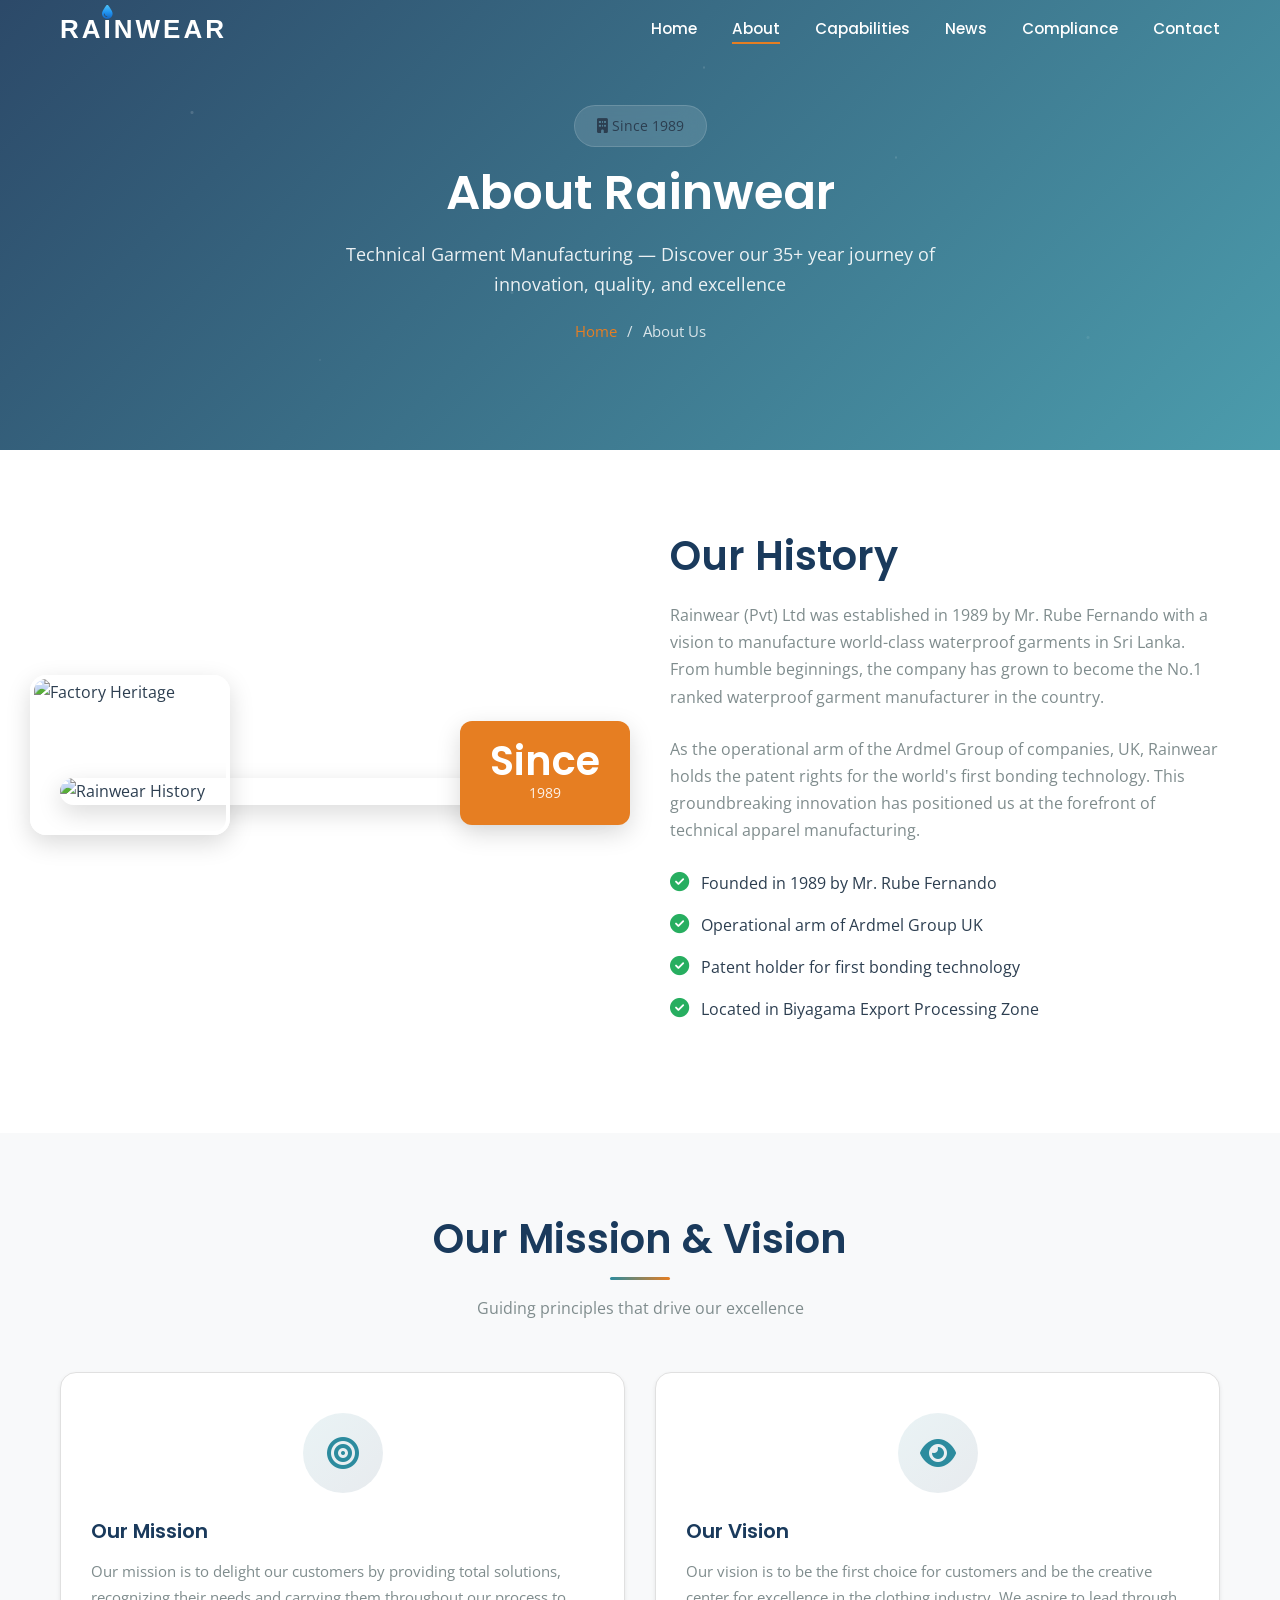
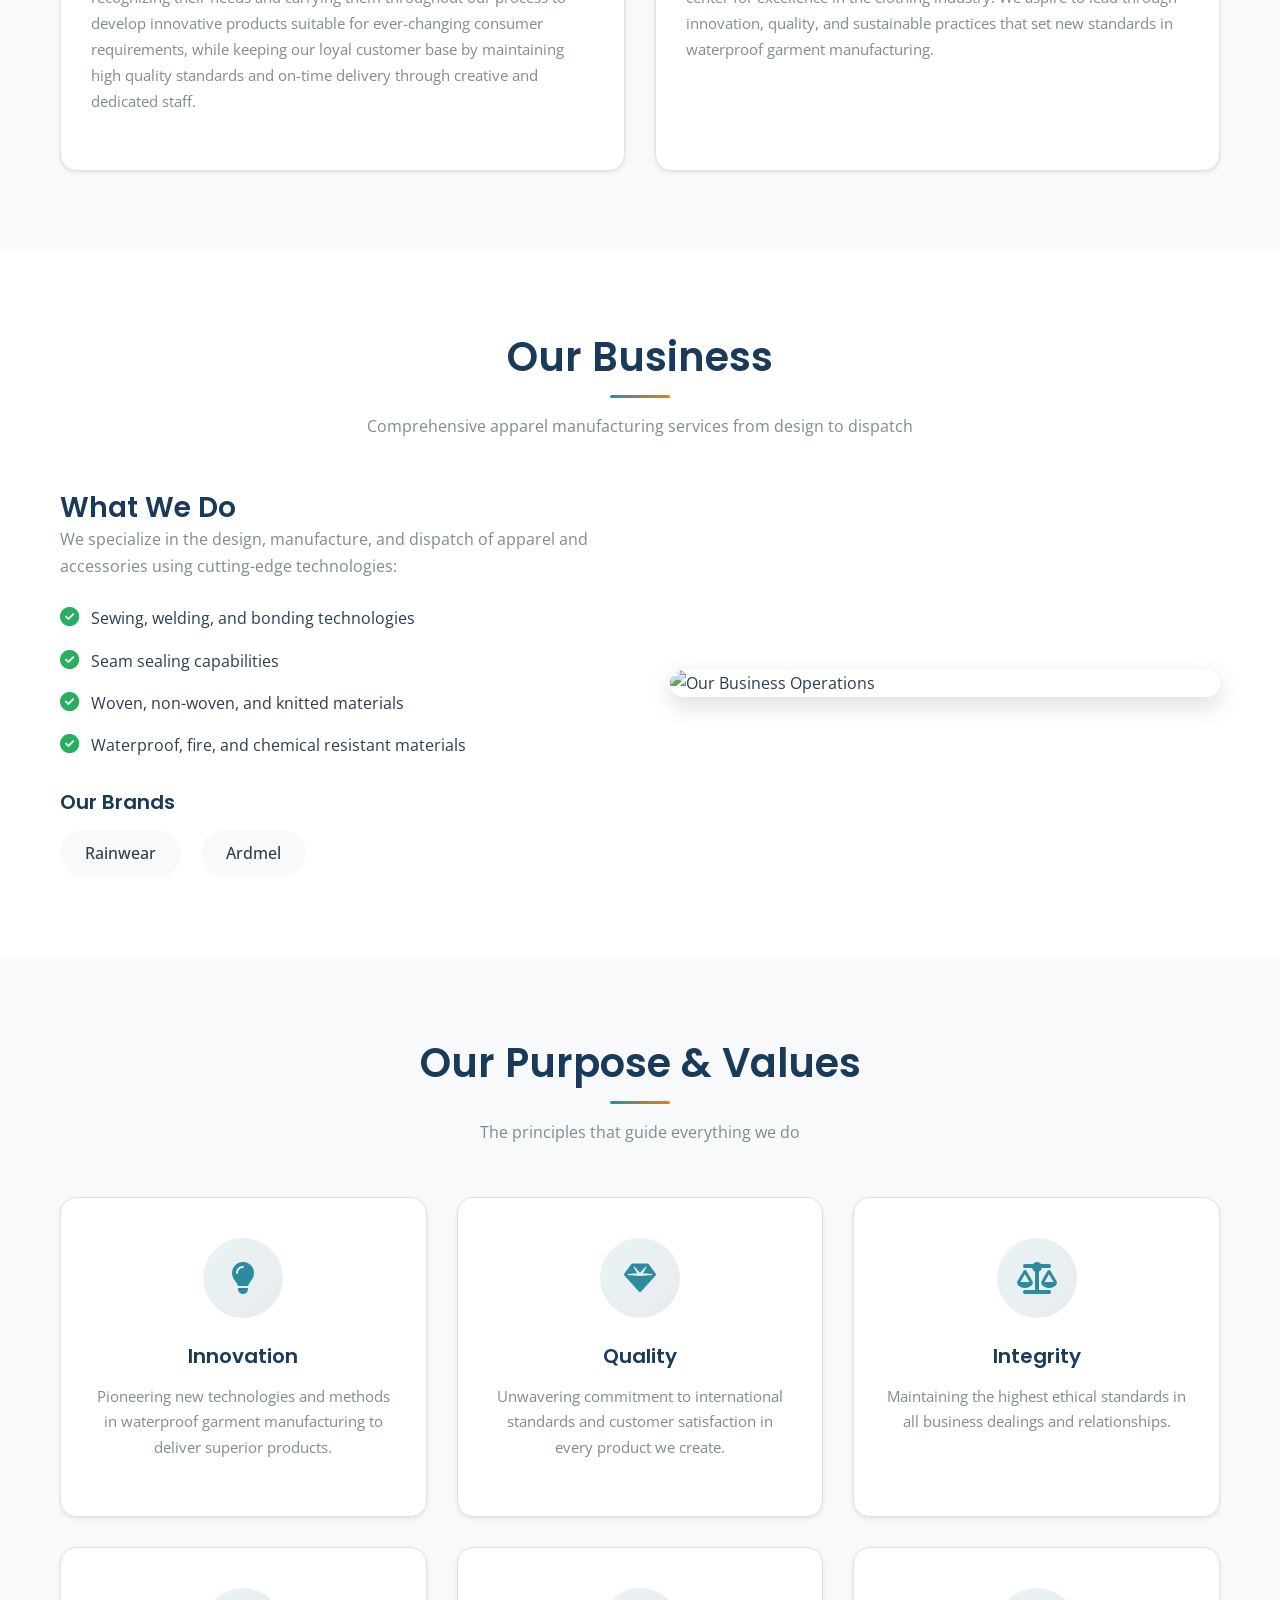
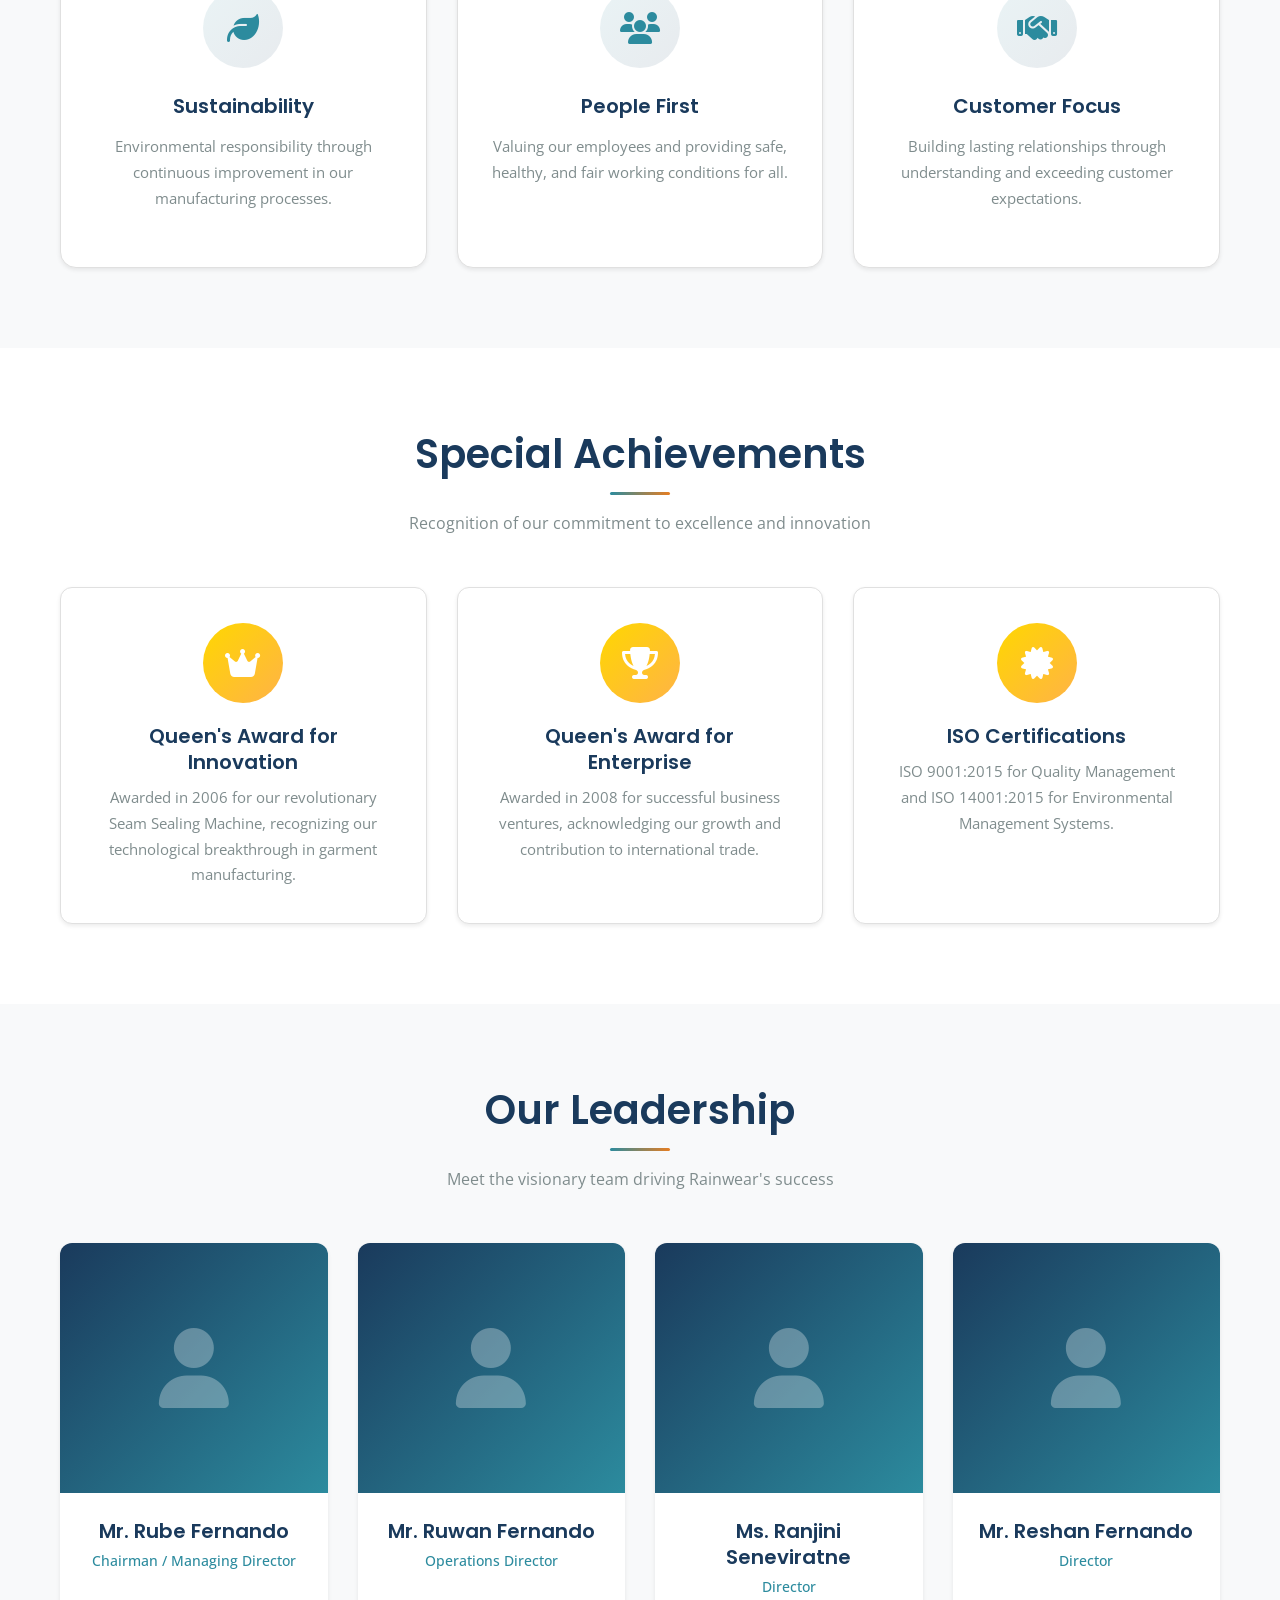
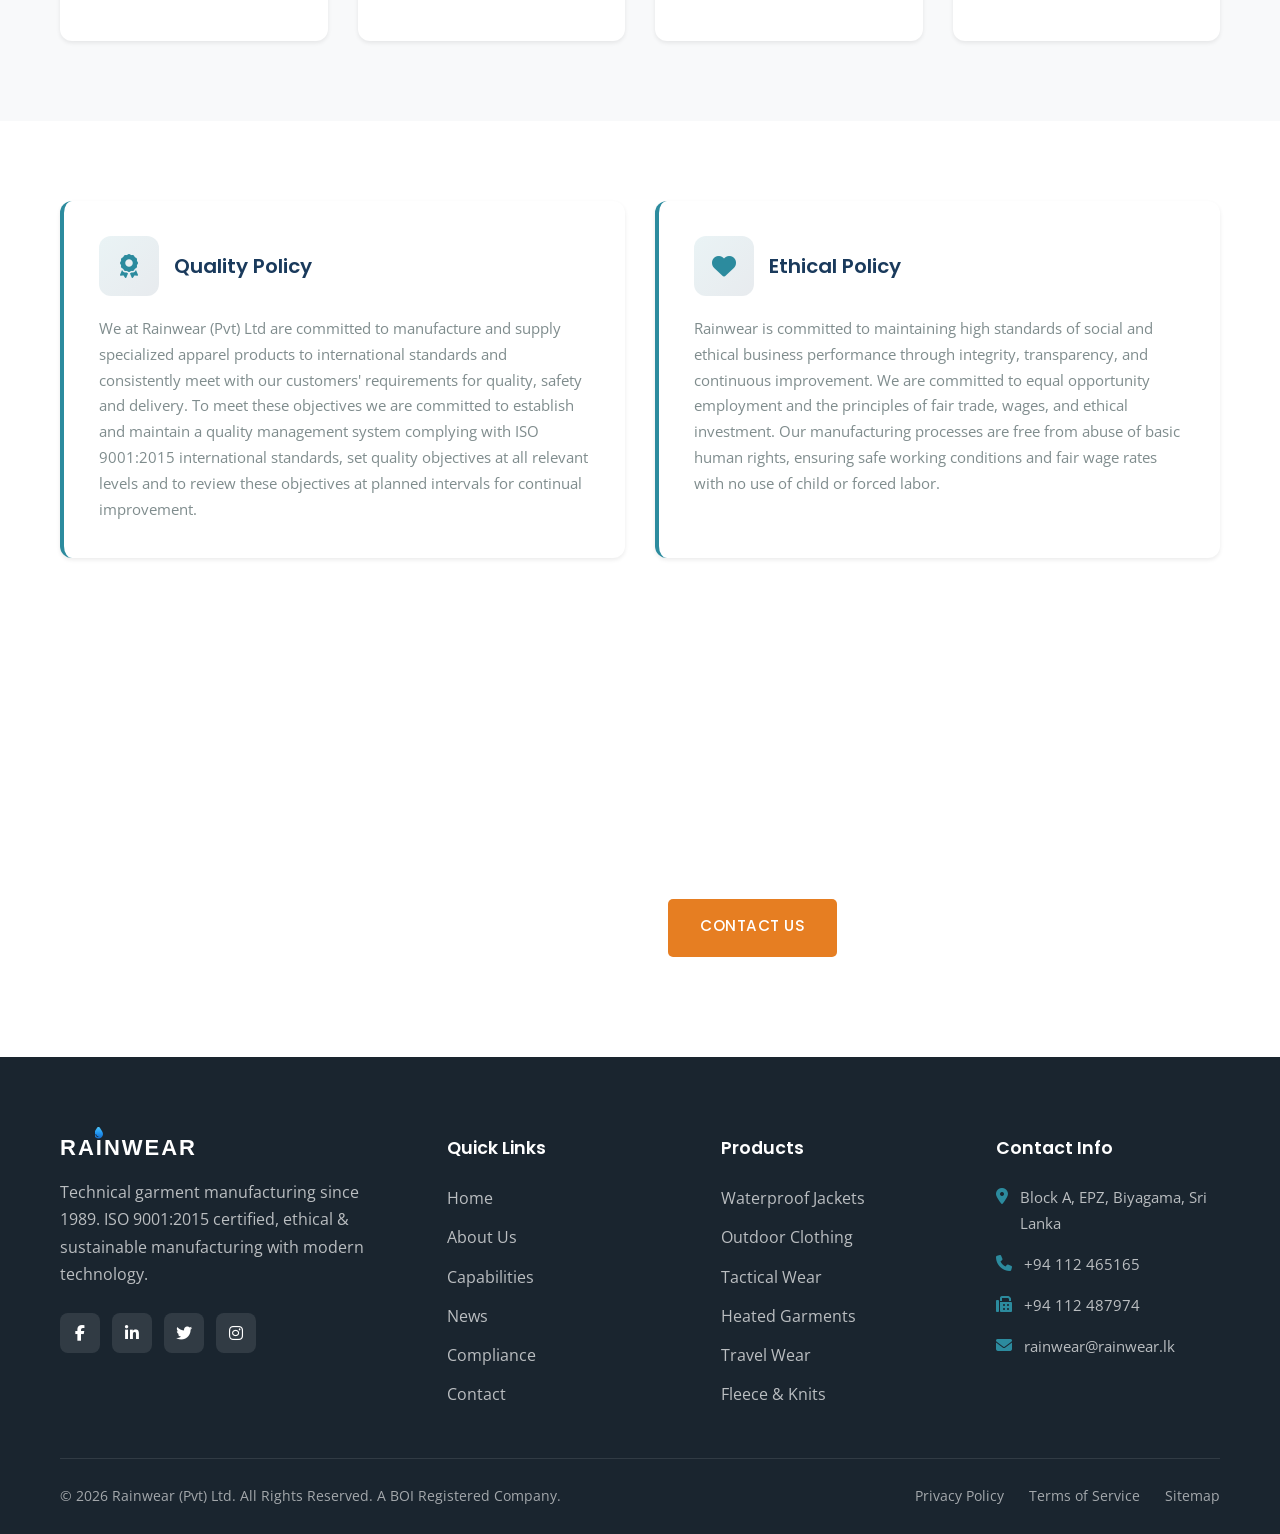
==== commit 1d6c569d: "updated details" ====
--- a/about.html
+++ b/about.html
@@ -3,11 +3,11 @@
 <head>
     <meta charset="UTF-8">
     <meta name="viewport" content="width=device-width, initial-scale=1.0">
-    <meta name="description" content="Learn about Rainwear (Pvt) Ltd's history, mission, vision, values, and leadership. Sri Lanka's leading waterproof garment manufacturer since 1989.">
-    <meta name="keywords" content="Rainwear about, company history, mission vision, leadership, Sri Lanka apparel">
+    <meta name="description" content="Learn about Rainwear (Pvt) Ltd - Technical Garment Manufacturing. Our history, mission, vision, values, and leadership. ISO 9001:2015 certified since 1989.">
+    <meta name="keywords" content="Rainwear about, company history, mission vision, leadership, technical garment manufacturing, ISO certified">
     <meta name="author" content="Rainwear (Pvt) Ltd">
     
-    <title>About Us | Rainwear (Pvt) Ltd - Company History & Leadership</title>
+    <title>About Us | Rainwear (Pvt) Ltd - Technical Garment Manufacturing</title>
     
     <!-- Favicon -->
     <link rel="icon" type="image/x-icon" href="images/favicon.ico">
@@ -33,11 +33,8 @@
     <header class="header">
         <div class="container">
             <nav class="nav">
-                <a href="index.html" class="logo">
-                    <div class="logo-icon">
-                        <i class="fas fa-tint"></i>
-                    </div>
-                    <span class="logo-text">Rain<span>wear</span></span>
+                <a href="index.html" class="logo" aria-label="Rainwear - Technical Garment Manufacturing">
+                    <span class="logo-brand">RA<span class="logo-i-wrap"><i class="fa-solid fa-droplet logo-drop-icon"></i>I</span>NWEAR</span>
                 </a>
                 
                 <ul class="nav-menu">
@@ -66,10 +63,12 @@
     </header>
 
     <!-- Page Hero -->
-    <section class="page-hero" style="background: linear-gradient(135deg, rgba(26, 58, 92, 0.95), rgba(44, 139, 158, 0.9)), url('https://images.unsplash.com/photo-1558618666-fcd25c85cd64?w=1920') center/cover no-repeat;">
-        <div class="container">
+    <section class="page-hero" style="background: linear-gradient(135deg, rgba(26, 58, 92, 0.92), rgba(44, 139, 158, 0.85)), url('https://images.unsplash.com/photo-1565873298053-93f849d8e3ec?w=1920&q=80') center/cover no-repeat;">
+        <div class="page-hero-particles"></div>
+        <div class="container">
+            <span class="hero-badge" style="margin-bottom: 15px;"><i class="fas fa-building"></i> Since 1989</span>
             <h1>About Rainwear</h1>
-            <p>Discover our 35+ year journey of innovation, quality, and excellence in waterproof garment manufacturing</p>
+            <p>Technical Garment Manufacturing — Discover our 35+ year journey of innovation, quality, and excellence</p>
             <div class="breadcrumb">
                 <a href="index.html">Home</a>
                 <span>/</span>
@@ -82,8 +81,11 @@
     <section class="section" id="history">
         <div class="container">
             <div class="about-grid">
-                <div class="about-image">
-                    <img src="https://images.unsplash.com/photo-1581091226825-a6a2a5aee158?w=600" alt="Rainwear History">
+                <div class="about-image reveal-left">
+                    <img src="https://images.unsplash.com/photo-1565873298053-93f849d8e3ec?w=600&q=80" alt="Rainwear History">
+                    <div class="about-image-overlay">
+                        <img src="https://images.unsplash.com/photo-1558618666-fcd25c85cd64?w=400&q=80" alt="Factory Heritage" class="about-float-img">
+                    </div>
                     <div class="about-image-badge">
                         <h3>Since</h3>
                         <p>1989</p>
@@ -177,8 +179,8 @@
                         <span style="background: var(--bg-light); padding: 10px 25px; border-radius: 30px; font-weight: 500;">Ardmel</span>
                     </div>
                 </div>
-                <div class="about-image">
-                    <img src="https://images.unsplash.com/photo-1558171813-4c088753af8f?w=600" alt="Our Business Operations">
+                <div class="about-image reveal-right">
+                    <img src="https://images.unsplash.com/photo-1581091226825-a6a2a5aee158?w=600&q=80" alt="Our Business Operations">
                 </div>
             </div>
         </div>
@@ -364,13 +366,10 @@
         <div class="container">
             <div class="footer-grid">
                 <div class="footer-brand">
-                    <a href="index.html" class="logo">
-                        <div class="logo-icon">
-                            <i class="fas fa-tint"></i>
-                        </div>
-                        <span class="logo-text">Rain<span>wear</span></span>
+                    <a href="index.html" class="logo" aria-label="Rainwear - Technical Garment Manufacturing">
+                        <span class="logo-brand">RA<span class="logo-i-wrap"><i class="fa-solid fa-droplet logo-drop-icon"></i>I</span>NWEAR</span>
                     </a>
-                    <p>Sri Lanka's leading waterproof garment manufacturer since 1989. Award-winning innovation in bonding technology.</p>
+                    <p>Technical garment manufacturing since 1989. ISO 9001:2015 certified, ethical & sustainable manufacturing with modern technology.</p>
                     <div class="footer-social">
                         <a href="#"><i class="fab fa-facebook-f"></i></a>
                         <a href="#"><i class="fab fa-linkedin-in"></i></a>
--- a/css/styles.css
+++ b/css/styles.css
@@ -94,6 +94,30 @@
     margin-bottom: 50px;
 }
 
+/* Section Badge */
+.section-badge {
+    display: inline-block;
+    background: linear-gradient(135deg, rgba(44, 139, 158, 0.12), rgba(26, 58, 92, 0.12));
+    color: var(--secondary-color);
+    padding: 8px 20px;
+    border-radius: 30px;
+    font-size: 0.85rem;
+    font-weight: 600;
+    letter-spacing: 0.5px;
+    margin-bottom: 15px;
+    border: 1px solid rgba(44, 139, 158, 0.2);
+}
+
+.section-badge i {
+    margin-right: 6px;
+}
+
+.section-badge-light {
+    background: rgba(255,255,255,0.15);
+    color: #fff;
+    border-color: rgba(255,255,255,0.25);
+}
+
 .section-title h2 {
     position: relative;
     display: inline-block;
@@ -186,9 +210,7 @@
     color: var(--text-dark);
 }
 
-.header.scrolled .logo-text {
-    color: var(--primary-color);
-}
+
 
 .nav {
     display: flex;
@@ -203,6 +225,54 @@
     gap: 12px;
 }
 
+/* Text-based logo */
+.logo-brand {
+    font-family: 'Poppins', sans-serif;
+    font-weight: 800;
+    font-size: 26px;
+    letter-spacing: 3px;
+    color: #ffffff;
+    transition: var(--transition);
+    display: inline-flex;
+    align-items: baseline;
+    line-height: 1;
+    white-space: nowrap;
+}
+
+.header.scrolled .logo-brand {
+    color: #1a2744;
+}
+
+.logo-i-wrap {
+    position: relative;
+    display: inline-block;
+}
+
+.logo-drop-icon {
+    position: absolute;
+    bottom: 100%;
+    left: 50%;
+    transform: translateX(-50%);
+    font-size: 14px;
+    line-height: 1;
+    margin-bottom: -3px;
+    background: linear-gradient(180deg, #4FC3F7 0%, #2196F3 50%, #1565C0 100%);
+    -webkit-background-clip: text;
+    -webkit-text-fill-color: transparent;
+    background-clip: text;
+    pointer-events: none;
+}
+
+.footer .logo-brand {
+    color: #ffffff !important;
+}
+
+.footer .logo-drop-icon {
+    font-size: 12px;
+    margin-bottom: -2px;
+}
+
+/* Legacy icon logo styles (kept for compatibility) */
 .logo-icon {
     width: 45px;
     height: 45px;
@@ -319,32 +389,119 @@
 }
 
 /* =============================================
-   HERO SECTION
+   HERO SECTION — VIDEO BACKGROUND
    ============================================= */
 .hero {
     min-height: 100vh;
     display: flex;
     align-items: center;
     position: relative;
-    background: linear-gradient(135deg, rgba(26, 58, 92, 0.95), rgba(44, 139, 158, 0.9)),
-                url('https://images.unsplash.com/photo-1441986300917-64674bd600d8?w=1920') center/cover no-repeat;
     overflow: hidden;
-}
-
+    background: var(--primary-dark);
+}
+
+/* Video Background */
+.hero-video-wrap {
+    position: absolute;
+    inset: 0;
+    z-index: 0;
+}
+
+.hero-video {
+    width: 100%;
+    height: 100%;
+    object-fit: cover;
+    display: block;
+}
+
+.hero-video-overlay {
+    position: absolute;
+    inset: 0;
+    background: linear-gradient(
+        135deg,
+        rgba(13, 40, 64, 0.88) 0%,
+        rgba(26, 58, 92, 0.82) 40%,
+        rgba(44, 139, 158, 0.75) 100%
+    );
+    z-index: 1;
+}
+
+/* Particle Canvas */
+.hero-particles {
+    position: absolute;
+    inset: 0;
+    z-index: 2;
+    pointer-events: none;
+}
+
+/* Floating Icons */
+.hero-float-icons {
+    position: absolute;
+    inset: 0;
+    z-index: 2;
+    pointer-events: none;
+}
+
+.float-icon {
+    position: absolute;
+    font-size: 1.6rem;
+    color: rgba(255,255,255,0.07);
+    animation: floatUpDown 6s ease-in-out infinite;
+}
+
+@keyframes floatUpDown {
+    0%, 100% { transform: translateY(0) rotate(0deg); }
+    50%      { transform: translateY(-25px) rotate(8deg); }
+}
+
+/* Hero Content */
 .hero-content {
-    max-width: 700px;
-    color: var(--text-white);
-    z-index: 2;
+    max-width: 720px;
+    color: var(--text-white);
+    z-index: 3;
+    position: relative;
+}
+
+/* Entry Animations */
+.hero-animate {
+    opacity: 0;
+    animation-duration: 0.8s;
+    animation-fill-mode: forwards;
+    animation-timing-function: cubic-bezier(.215,.61,.355,1);
+}
+
+.hero.in-view .hero-animate[data-animate="fadeInDown"] {
+    animation-name: heroFadeInDown;
+}
+.hero.in-view .hero-animate[data-animate="fadeInUp"] {
+    animation-name: heroFadeInUp;
+}
+.hero.in-view .hero-animate[data-animate="fadeIn"] {
+    animation-name: heroFadeIn;
+}
+
+@keyframes heroFadeInDown {
+    from { opacity: 0; transform: translateY(-30px); }
+    to   { opacity: 1; transform: translateY(0); }
+}
+@keyframes heroFadeInUp {
+    from { opacity: 0; transform: translateY(40px); }
+    to   { opacity: 1; transform: translateY(0); }
+}
+@keyframes heroFadeIn {
+    from { opacity: 0; }
+    to   { opacity: 1; }
 }
 
 .hero-badge {
     display: inline-block;
-    background: rgba(255,255,255,0.15);
-    padding: 8px 20px;
+    background: rgba(255,255,255,0.12);
+    padding: 8px 22px;
     border-radius: 30px;
     font-size: 0.9rem;
     margin-bottom: 20px;
-    backdrop-filter: blur(10px);
+    backdrop-filter: blur(12px);
+    border: 1px solid rgba(255,255,255,0.15);
 }
 
 .hero h1 {
@@ -356,10 +513,11 @@
 
 .hero h1 span {
     color: var(--accent-color);
+    position: relative;
 }
 
 .hero p {
-    font-size: 1.2rem;
+    font-size: 1.15rem;
     color: rgba(255,255,255,0.9);
     margin-bottom: 30px;
     line-height: 1.8;
@@ -371,12 +529,91 @@
     flex-wrap: wrap;
 }
 
+/* Glowing CTA button */
+.btn-glow {
+    position: relative;
+    overflow: hidden;
+}
+
+.btn-glow::after {
+    content: '';
+    position: absolute;
+    top: -50%; left: -50%;
+    width: 200%; height: 200%;
+    background: conic-gradient(transparent, rgba(255,255,255,0.15), transparent 30%);
+    animation: glowSpin 3s linear infinite;
+}
+
+@keyframes glowSpin {
+    to { transform: rotate(360deg); }
+}
+
+/* Video Play Button */
+.hero-video-btn-wrap {
+    display: flex;
+    align-items: center;
+    gap: 18px;
+    margin-top: 32px;
+}
+
+.hero-play-btn {
+    width: 64px;
+    height: 64px;
+    border-radius: 50%;
+    border: 2px solid rgba(255,255,255,0.6);
+    background: rgba(255,255,255,0.1);
+    backdrop-filter: blur(8px);
+    color: var(--text-white);
+    font-size: 1.2rem;
+    cursor: pointer;
+    position: relative;
+    display: flex;
+    align-items: center;
+    justify-content: center;
+    transition: var(--transition);
+    z-index: 1;
+}
+
+.hero-play-btn:hover {
+    background: var(--accent-color);
+    border-color: var(--accent-color);
+    transform: scale(1.08);
+}
+
+.hero-play-btn i {
+    margin-left: 3px;
+    position: relative;
+    z-index: 2;
+}
+
+.play-pulse {
+    position: absolute;
+    inset: -6px;
+    border-radius: 50%;
+    border: 2px solid rgba(255,255,255,0.3);
+    animation: pulseRing 2s ease-out infinite;
+}
+
+@keyframes pulseRing {
+    0%   { transform: scale(1); opacity: 1; }
+    100% { transform: scale(1.5); opacity: 0; }
+}
+
+.play-label {
+    font-family: var(--font-primary);
+    font-size: 0.95rem;
+    font-weight: 500;
+    color: rgba(255,255,255,0.85);
+    letter-spacing: 0.3px;
+}
+
+/* Stats */
 .hero-stats {
     display: flex;
     gap: 50px;
-    margin-top: 50px;
+    margin-top: 42px;
     padding-top: 30px;
-    border-top: 1px solid rgba(255,255,255,0.2);
+    border-top: 1px solid rgba(255,255,255,0.15);
 }
 
 .stat-item h3 {
@@ -390,6 +627,81 @@
     margin: 0;
 }
 
+/* Video Modal Overlay */
+.video-overlay-modal {
+    position: fixed;
+    inset: 0;
+    z-index: 11000;
+    display: flex;
+    align-items: center;
+    justify-content: center;
+    opacity: 0;
+    visibility: hidden;
+    transition: opacity 0.4s, visibility 0.4s;
+}
+
+.video-overlay-modal.active {
+    opacity: 1;
+    visibility: visible;
+}
+
+.video-modal-backdrop {
+    position: absolute;
+    inset: 0;
+    background: rgba(0,0,0,0.85);
+    backdrop-filter: blur(8px);
+}
+
+.video-modal-container {
+    position: relative;
+    width: 90%;
+    max-width: 960px;
+    aspect-ratio: 16/9;
+    border-radius: 16px;
+    overflow: hidden;
+    box-shadow: 0 20px 60px rgba(0,0,0,0.5);
+    transform: scale(0.9);
+    transition: transform 0.4s cubic-bezier(.215,.61,.355,1);
+}
+
+.video-overlay-modal.active .video-modal-container {
+    transform: scale(1);
+}
+
+.video-modal-player {
+    width: 100%;
+    height: 100%;
+    background: #000;
+}
+
+.video-modal-player iframe {
+    width: 100%;
+    height: 100%;
+}
+
+.video-modal-close-btn {
+    position: absolute;
+    top: -48px;
+    right: 0;
+    width: 40px;
+    height: 40px;
+    border-radius: 50%;
+    border: 2px solid rgba(255,255,255,0.4);
+    background: rgba(255,255,255,0.1);
+    color: #fff;
+    font-size: 1.1rem;
+    cursor: pointer;
+    display: flex;
+    align-items: center;
+    justify-content: center;
+    transition: var(--transition);
+}
+
+.video-modal-close-btn:hover {
+    background: var(--accent-color);
+    border-color: var(--accent-color);
+}
+
 /* Page Hero (Smaller) */
 .page-hero {
     min-height: 50vh;
@@ -398,8 +710,31 @@
     justify-content: center;
     text-align: center;
     position: relative;
-    background: linear-gradient(135deg, rgba(26, 58, 92, 0.95), rgba(44, 139, 158, 0.9)),
-                url('https://images.unsplash.com/photo-1558618666-fcd25c85cd64?w=1920') center/cover no-repeat;
+    background-size: cover;
+    background-position: center;
+    overflow: hidden;
+}
+
+.page-hero-particles {
+    position: absolute;
+    inset: 0;
+    background-image:
+        radial-gradient(2px 2px at 15% 25%, rgba(255,255,255,0.15) 50%, transparent 100%),
+        radial-gradient(2px 2px at 40% 65%, rgba(255,255,255,0.1) 50%, transparent 100%),
+        radial-gradient(1.5px 1.5px at 70% 35%, rgba(255,255,255,0.12) 50%, transparent 100%),
+        radial-gradient(2px 2px at 85% 75%, rgba(255,255,255,0.08) 50%, transparent 100%),
+        radial-gradient(1px 1px at 25% 80%, rgba(255,255,255,0.1) 50%, transparent 100%),
+        radial-gradient(1.5px 1.5px at 55% 15%, rgba(255,255,255,0.12) 50%, transparent 100%);
+    animation: particleFloat 20s linear infinite;
+    pointer-events: none;
+}
+
+@keyframes particleFloat {
+    0% { transform: translateY(0) translateX(0); }
+    25% { transform: translateY(-15px) translateX(10px); }
+    50% { transform: translateY(-5px) translateX(-8px); }
+    75% { transform: translateY(-20px) translateX(5px); }
+    100% { transform: translateY(0) translateX(0); }
 }
 
 .page-hero h1 {
@@ -444,16 +779,35 @@
 .feature-card {
     background: var(--bg-white);
     padding: 40px 30px;
-    border-radius: 12px;
+    border-radius: 16px;
     text-align: center;
     box-shadow: var(--shadow-sm);
-    transition: var(--transition);
+    transition: all 0.4s cubic-bezier(.215,.61,.355,1);
     border: 1px solid var(--border-color);
+    position: relative;
+    overflow: hidden;
+}
+
+.feature-card::before {
+    content: '';
+    position: absolute;
+    top: 0;
+    left: 0;
+    width: 100%;
+    height: 4px;
+    background: linear-gradient(90deg, var(--secondary-color), var(--accent-color));
+    transform: scaleX(0);
+    transform-origin: left;
+    transition: transform 0.4s ease;
+}
+
+.feature-card:hover::before {
+    transform: scaleX(1);
 }
 
 .feature-card:hover {
-    transform: translateY(-8px);
-    box-shadow: var(--shadow-lg);
+    transform: translateY(-10px);
+    box-shadow: 0 20px 40px rgba(0,0,0,0.12);
     border-color: var(--secondary-color);
 }
 
@@ -466,11 +820,23 @@
     align-items: center;
     justify-content: center;
     margin: 0 auto 25px;
+    transition: all 0.4s ease;
+    position: relative;
+}
+
+.feature-card:hover .feature-icon {
+    background: linear-gradient(135deg, var(--secondary-color), var(--primary-color));
+    transform: rotateY(180deg);
 }
 
 .feature-icon i {
     font-size: 2rem;
     color: var(--secondary-color);
+    transition: all 0.4s ease;
+}
+
+.feature-card:hover .feature-icon i {
+    color: #fff;
 }
 
 .feature-card h4 {
@@ -479,7 +845,29 @@
 
 .feature-card p {
     font-size: 0.95rem;
-    margin: 0;
+    margin-bottom: 15px;
+}
+
+.feature-link {
+    color: var(--secondary-color);
+    font-weight: 600;
+    font-size: 0.9rem;
+    display: inline-flex;
+    align-items: center;
+    gap: 6px;
+    transition: var(--transition);
+}
+
+.feature-link i {
+    transition: transform 0.3s ease;
+}
+
+.feature-link:hover {
+    color: var(--accent-color);
+}
+
+.feature-link:hover i {
+    transform: translateX(4px);
 }
 
 /* =============================================
@@ -497,8 +885,24 @@
 }
 
 .about-image img {
+    border-radius: 16px;
+    box-shadow: var(--shadow-lg);
+}
+
+.about-image-overlay {
+    position: absolute;
+    bottom: -30px;
+    left: -30px;
+    z-index: 2;
+}
+
+.about-float-img {
+    width: 200px;
+    height: 160px;
+    object-fit: cover;
     border-radius: 12px;
-    box-shadow: var(--shadow-lg);
+    box-shadow: 0 12px 30px rgba(0,0,0,0.2);
+    border: 4px solid #fff;
 }
 
 .about-image-badge {
@@ -645,35 +1049,156 @@
 }
 
 /* =============================================
+   TECH DETAIL CARDS (Design & Development)
+   ============================================= */
+.tech-detail-grid {
+    display: grid;
+    grid-template-columns: repeat(auto-fit, minmax(480px, 1fr));
+    gap: 30px;
+}
+
+.tech-detail-card {
+    background: var(--bg-white);
+    border-radius: 16px;
+    overflow: hidden;
+    box-shadow: var(--shadow-sm);
+    border: 1px solid var(--border-color);
+    transition: var(--transition);
+}
+
+.tech-detail-card:hover {
+    box-shadow: var(--shadow-lg);
+    border-color: var(--secondary-color);
+}
+
+.tech-detail-header {
+    background: linear-gradient(135deg, var(--primary-color), var(--primary-dark));
+    padding: 25px 30px;
+    display: flex;
+    align-items: center;
+    gap: 18px;
+}
+
+.tech-detail-number {
+    font-family: var(--font-primary);
+    font-size: 2rem;
+    font-weight: 800;
+    color: var(--accent-color);
+    line-height: 1;
+    min-width: 48px;
+}
+
+.tech-detail-header h4 {
+    color: var(--text-white);
+    margin: 0 0 4px 0;
+    font-size: 1.15rem;
+}
+
+.tech-badge {
+    display: inline-block;
+    background: rgba(255,255,255,0.15);
+    color: rgba(255,255,255,0.9);
+    padding: 3px 12px;
+    border-radius: 20px;
+    font-size: 0.75rem;
+    font-weight: 500;
+    letter-spacing: 0.5px;
+    text-transform: uppercase;
+}
+
+.tech-detail-body {
+    padding: 28px 30px;
+}
+
+.tech-detail-body > p {
+    margin-bottom: 22px;
+    font-size: 0.95rem;
+    line-height: 1.7;
+}
+
+.tech-detail-features {
+    display: flex;
+    flex-direction: column;
+    gap: 18px;
+}
+
+.tech-feature {
+    display: flex;
+    gap: 15px;
+    padding: 18px;
+    background: var(--bg-light);
+    border-radius: 10px;
+    border-left: 3px solid var(--secondary-color);
+}
+
+.tech-feature > i {
+    font-size: 1.3rem;
+    color: var(--secondary-color);
+    margin-top: 2px;
+    flex-shrink: 0;
+}
+
+.tech-feature strong {
+    display: block;
+    color: var(--primary-color);
+    font-family: var(--font-primary);
+    font-size: 0.95rem;
+    margin-bottom: 6px;
+}
+
+.tech-feature p {
+    margin: 0;
+    font-size: 0.9rem;
+    line-height: 1.6;
+    color: var(--text-light);
+}
+
+/* =============================================
    PRODUCTS SECTION
    ============================================= */
 .products-grid {
     display: grid;
-    grid-template-columns: repeat(auto-fit, minmax(280px, 1fr));
+    grid-template-columns: repeat(3, 1fr);
     gap: 30px;
 }
 
 .product-card {
     background: var(--bg-white);
-    border-radius: 12px;
+    border-radius: 16px;
     overflow: hidden;
     box-shadow: var(--shadow-sm);
-    transition: var(--transition);
+    transition: all 0.4s cubic-bezier(.215,.61,.355,1);
 }
 
 .product-card:hover {
-    box-shadow: var(--shadow-lg);
-    transform: translateY(-5px);
+    box-shadow: 0 20px 40px rgba(0,0,0,0.15);
+    transform: translateY(-8px);
 }
 
 .product-image {
-    height: 220px;
-    background: linear-gradient(135deg, var(--bg-light), #e8e8e8);
+    height: 240px;
+    background-size: cover;
+    background-position: center;
+    background-color: #e8e8e8;
+    background-repeat: no-repeat;
     display: flex;
     align-items: center;
     justify-content: center;
     position: relative;
     overflow: hidden;
+}
+
+.product-image::after {
+    content: '';
+    position: absolute;
+    inset: 0;
+    background: linear-gradient(180deg, transparent 50%, rgba(0,0,0,0.4));
+    opacity: 0;
+    transition: opacity 0.4s ease;
+}
+
+.product-card:hover .product-image::after {
+    opacity: 1;
 }
 
 .product-image i {
@@ -1106,6 +1631,11 @@
     color: var(--text-white);
 }
 
+.footer-brand .logo-brand {
+    font-size: 22px;
+    letter-spacing: 2px;
+}
+
 .footer-brand p {
     color: rgba(255,255,255,0.7);
     margin-bottom: 25px;
@@ -1309,8 +1839,32 @@
     text-align: center;
     padding: 30px;
     background: var(--bg-white);
-    border-radius: 12px;
+    border-radius: 16px;
     box-shadow: var(--shadow-sm);
+    transition: all 0.4s ease;
+}
+
+.footprint-stat:hover {
+    transform: translateY(-6px);
+}
+
+.footprint-stat.glass-card {
+    background: rgba(255,255,255,0.1);
+    backdrop-filter: blur(12px);
+    -webkit-backdrop-filter: blur(12px);
+    border: 1px solid rgba(255,255,255,0.18);
+}
+
+.footprint-stat.glass-card i {
+    color: #4FC3F7;
+}
+
+.footprint-stat.glass-card h3 {
+    color: #fff;
+}
+
+.footprint-stat.glass-card p {
+    color: rgba(255,255,255,0.8);
 }
 
 .footprint-stat i {
@@ -1333,9 +1887,20 @@
    CTA SECTION
    ============================================= */
 .cta-section {
-    background: linear-gradient(135deg, var(--primary-color), var(--secondary-color));
-    padding: 80px 0;
+    background-size: cover;
+    background-position: center;
+    background-attachment: fixed;
+    padding: 100px 0;
     text-align: center;
+    position: relative;
+    overflow: hidden;
+}
+
+.cta-overlay {
+    position: absolute;
+    inset: 0;
+    background: linear-gradient(135deg, rgba(26, 58, 92, 0.92), rgba(44, 139, 158, 0.88));
+    z-index: 1;
 }
 
 .cta-content h2 {
@@ -1384,24 +1949,65 @@
 /* =============================================
    RESPONSIVE DESIGN
    ============================================= */
+/* =============================================
+   TABLET — 1024px
+   ============================================= */
 @media (max-width: 1024px) {
     h1 { font-size: 2.5rem; }
     h2 { font-size: 2rem; }
-    
+
     .hero h1 { font-size: 2.8rem; }
-    
+
     .about-grid,
     .sustainability-content,
     .contact-grid {
         grid-template-columns: 1fr;
     }
-    
+
+    .about-grid {
+        gap: 40px;
+    }
+
     .footer-grid {
         grid-template-columns: repeat(2, 1fr);
     }
-}
-
+
+    .features-grid {
+        grid-template-columns: repeat(2, 1fr);
+    }
+
+    .products-grid {
+        grid-template-columns: repeat(2, 1fr);
+    }
+
+    .footprint-stats {
+        grid-template-columns: repeat(3, 1fr);
+    }
+
+    .tech-detail-grid {
+        grid-template-columns: 1fr;
+    }
+
+    .parallax-section,
+    .cta-section {
+        background-attachment: scroll;
+    }
+
+    .about-image-overlay {
+        display: none;
+    }
+
+    .about-float-img {
+        width: 160px;
+        height: 120px;
+    }
+}
+
+/* =============================================
+   MOBILE — 768px
+   ============================================= */
 @media (max-width: 768px) {
+    /* Navigation */
     .nav-menu {
         position: fixed;
         top: 0;
@@ -1415,34 +2021,36 @@
         gap: 25px;
         transition: var(--transition);
         box-shadow: var(--shadow-lg);
-    }
-    
+        overflow-y: auto;
+        z-index: 1000;
+    }
+
     .nav-menu.active {
         right: 0;
     }
-    
+
     .nav-menu .nav-link {
         color: var(--text-dark);
         font-size: 1.1rem;
     }
-    
+
     .nav-toggle {
         display: flex;
         z-index: 1001;
     }
-    
+
     .nav-toggle.active span:nth-child(1) {
         transform: rotate(45deg) translate(5px, 5px);
     }
-    
+
     .nav-toggle.active span:nth-child(2) {
         opacity: 0;
     }
-    
+
     .nav-toggle.active span:nth-child(3) {
         transform: rotate(-45deg) translate(5px, -5px);
     }
-    
+
     .dropdown-menu {
         position: static;
         opacity: 1;
@@ -1452,67 +2060,488 @@
         padding-left: 20px;
         display: none;
     }
-    
+
     .dropdown.active .dropdown-menu {
         display: block;
     }
-    
-    .hero h1 { font-size: 2.2rem; }
-    .page-hero h1 { font-size: 2rem; }
-    
+
+    /* Hero */
+    .hero { min-height: 100vh; padding: 100px 0 50px; }
+    .hero h1 { font-size: 2rem; line-height: 1.25; }
+    .hero p { font-size: 1rem; line-height: 1.7; }
+    .page-hero { min-height: 40vh; }
+    .page-hero h1 { font-size: 1.8rem; }
+    .page-hero p { font-size: 0.95rem; padding: 0 10px; }
+    .hero-badge { font-size: 0.8rem; padding: 6px 16px; }
+    .hero-float-icons { display: none; }
+    .hero-video-btn-wrap { margin-top: 20px; }
+    .hero-play-btn { width: 52px; height: 52px; font-size: 1rem; }
+    .play-label { font-size: 0.85rem; }
+
     .hero-stats {
         flex-wrap: wrap;
-        gap: 30px;
-    }
-    
+        gap: 20px;
+    }
+
+    .hero-stats .stat-item {
+        flex: 1 1 calc(50% - 20px);
+        min-width: 120px;
+    }
+
+    .stat-item h3 {
+        font-size: 2rem;
+    }
+
     .hero-buttons {
         flex-direction: column;
-    }
-    
-    .section { padding: 60px 0; }
-    
-    .form-row {
+        align-items: stretch;
+    }
+
+    .hero-buttons .btn {
+        text-align: center;
+        width: 100%;
+    }
+
+    /* Sections */
+    .section { padding: 50px 0; }
+    .section-title { margin-bottom: 35px; }
+    .section-title h2 { font-size: 1.75rem; }
+    .section-title p { font-size: 0.9rem; }
+
+    /* Features */
+    .features-grid {
         grid-template-columns: 1fr;
-    }
-    
-    .footer-grid {
-        grid-template-columns: 1fr;
-        gap: 40px;
-    }
-    
-    .footer-bottom {
-        flex-direction: column;
-        text-align: center;
-    }
-    
+        gap: 20px;
+    }
+
+    .feature-card {
+        padding: 30px 20px;
+    }
+
+    .feature-icon {
+        width: 65px;
+        height: 65px;
+    }
+
+    .feature-icon i {
+        font-size: 1.6rem;
+    }
+
+    /* Products */
+    .products-grid {
+        grid-template-columns: repeat(2, 1fr);
+        gap: 15px;
+    }
+
+    .product-image {
+        height: 180px;
+    }
+
+    .product-content {
+        padding: 18px;
+    }
+
+    .product-content h4 {
+        font-size: 1rem;
+    }
+
+    .product-content p {
+        font-size: 0.85rem;
+        margin-bottom: 10px;
+    }
+
+    /* About */
+    .about-grid {
+        gap: 30px;
+    }
+
     .about-image-badge {
         position: static;
         margin-top: 20px;
         display: inline-block;
     }
-}
-
+
+    .about-image-overlay {
+        display: none;
+    }
+
+    .about-content h2 {
+        font-size: 1.6rem;
+    }
+
+    /* Core Tech */
+    .tech-detail-grid {
+        grid-template-columns: 1fr;
+        gap: 20px;
+    }
+
+    .tech-detail-header {
+        padding: 20px;
+    }
+
+    .tech-detail-body {
+        padding: 20px;
+    }
+
+    .tech-detail-number {
+        font-size: 1.5rem;
+        min-width: 36px;
+    }
+
+    /* Footprint */
+    .footprint-stats {
+        grid-template-columns: repeat(2, 1fr);
+        gap: 15px;
+    }
+
+    .footprint-stat {
+        padding: 20px 15px;
+    }
+
+    .footprint-stat i {
+        font-size: 1.8rem;
+    }
+
+    .footprint-stat h3 {
+        font-size: 1.8rem;
+    }
+
+    /* Sustainability */
+    .sustainability-content {
+        grid-template-columns: 1fr;
+        gap: 30px;
+    }
+
+    .sustainability-list li {
+        padding: 15px;
+    }
+
+    /* Trust Marquee */
+    .trust-marquee::before,
+    .trust-marquee::after {
+        width: 40px;
+    }
+
+    .trust-item {
+        padding: 12px 20px;
+        font-size: 0.85rem;
+    }
+
+    /* CTA */
+    .cta-section {
+        padding: 60px 0;
+    }
+
+    .cta-content h2 {
+        font-size: 1.75rem;
+    }
+
+    .cta-content p {
+        font-size: 0.95rem;
+    }
+
+    /* Parallax */
+    .parallax-section {
+        padding: 60px 0;
+        background-attachment: scroll;
+    }
+
+    /* Contact */
+    .contact-grid {
+        grid-template-columns: 1fr;
+        gap: 30px;
+    }
+
+    .contact-info {
+        padding: 30px;
+    }
+
+    .contact-form-wrapper {
+        padding: 30px;
+    }
+
+    .form-row {
+        grid-template-columns: 1fr;
+    }
+
+    /* Compliance */
+    .compliance-grid {
+        grid-template-columns: 1fr;
+        gap: 20px;
+    }
+
+    .compliance-card {
+        padding: 25px;
+    }
+
+    /* News */
+    .news-grid {
+        grid-template-columns: 1fr;
+        gap: 20px;
+    }
+
+    /* Capabilities */
+    .capabilities-tabs {
+        gap: 8px;
+    }
+
+    .tab-btn {
+        padding: 10px 18px;
+        font-size: 0.85rem;
+    }
+
+    .capability-grid {
+        grid-template-columns: 1fr;
+    }
+
+    .fabric-categories {
+        grid-template-columns: 1fr;
+    }
+
+    /* Footer */
+    .footer {
+        padding-top: 50px;
+    }
+
+    .footer-grid {
+        grid-template-columns: 1fr;
+        gap: 35px;
+    }
+
+    .footer-bottom {
+        flex-direction: column;
+        text-align: center;
+        gap: 10px;
+    }
+
+    .footer-bottom-links {
+        flex-wrap: wrap;
+        justify-content: center;
+    }
+
+    /* Scroll top */
+    .scroll-top {
+        bottom: 20px;
+        right: 20px;
+        width: 42px;
+        height: 42px;
+    }
+
+    /* Video modal */
+    .video-modal-container {
+        width: 95%;
+        border-radius: 10px;
+    }
+
+    .video-modal-close-btn {
+        top: -42px;
+    }
+
+    /* Team */
+    .team-grid {
+        grid-template-columns: repeat(2, 1fr);
+    }
+
+    /* Awards */
+    .awards-grid {
+        grid-template-columns: 1fr;
+    }
+}
+
+/* =============================================
+   SMALL MOBILE — 480px
+   ============================================= */
 @media (max-width: 480px) {
     .container { padding: 0 15px; }
-    
-    h1 { font-size: 2rem; }
-    h2 { font-size: 1.75rem; }
-    
-    .hero { min-height: 90vh; }
-    .hero h1 { font-size: 1.8rem; }
-    
-    .btn { padding: 12px 24px; }
-    
-    .section { padding: 50px 0; }
-    
-    .features-grid,
-    .products-grid,
-    .team-grid,
-    .news-grid,
-    .compliance-grid,
-    .capability-grid,
-    .fabric-categories {
+
+    h1 { font-size: 1.75rem; }
+    h2 { font-size: 1.5rem; }
+    h3 { font-size: 1.25rem; }
+
+    .hero { min-height: auto; padding: 90px 0 40px; }
+    .hero h1 { font-size: 1.65rem; }
+    .hero p { font-size: 0.9rem; margin-bottom: 20px; }
+
+    .page-hero { min-height: 35vh; }
+    .page-hero h1 { font-size: 1.5rem; }
+
+    .section { padding: 40px 0; }
+    .section-title { margin-bottom: 25px; }
+    .section-title h2 { font-size: 1.4rem; }
+    .section-badge { font-size: 0.75rem; padding: 5px 12px; }
+
+    /* Products — single column on very small */
+    .products-grid {
         grid-template-columns: 1fr;
+        gap: 15px;
+    }
+
+    .product-image {
+        height: 200px;
+    }
+
+    /* Features */
+    .features-grid {
+        gap: 15px;
+    }
+
+    .feature-card {
+        padding: 25px 18px;
+    }
+
+    /* Footprint */
+    .footprint-stats {
+        grid-template-columns: repeat(2, 1fr);
+        gap: 12px;
+    }
+
+    .footprint-stat {
+        padding: 18px 10px;
+    }
+
+    .footprint-stat h3 {
+        font-size: 1.5rem;
+    }
+
+    .footprint-stat i {
+        font-size: 1.5rem;
+        margin-bottom: 8px;
+    }
+
+    .footprint-stat p {
+        font-size: 0.8rem;
+    }
+
+    /* Hero stats */
+    .hero-stats {
+        gap: 15px;
+        margin-top: 25px;
+        padding-top: 20px;
+    }
+
+    .stat-item h3 {
+        font-size: 1.6rem;
+    }
+
+    .stat-item p {
+        font-size: 0.8rem;
+    }
+
+    /* Buttons */
+    .btn {
+        padding: 12px 20px;
+        font-size: 0.85rem;
+    }
+
+    /* Tech cards */
+    .tech-detail-header {
+        flex-direction: column;
+        gap: 10px;
+        padding: 18px;
+    }
+
+    .tech-detail-body {
+        padding: 18px;
+    }
+
+    .tech-feature {
+        flex-direction: column;
+        gap: 10px;
+    }
+
+    /* Contact */
+    .contact-info {
+        padding: 22px;
+    }
+
+    .contact-form-wrapper {
+        padding: 22px;
+    }
+
+    /* CTA */
+    .cta-section {
+        padding: 50px 0;
+    }
+
+    .cta-content h2 {
+        font-size: 1.4rem;
+    }
+
+    .cta-content p {
+        font-size: 0.9rem;
+    }
+
+    /* Breadcrumb */
+    .breadcrumb {
+        font-size: 0.85rem;
+    }
+
+    /* Logo */
+    .logo-brand {
+        font-size: 20px;
+        letter-spacing: 2px;
+    }
+
+    .logo-drop-icon {
+        font-size: 11px;
+    }
+
+    /* Team */
+    .team-grid {
+        grid-template-columns: 1fr;
+    }
+
+    /* Capabilities tabs scroll */
+    .capabilities-tabs {
+        flex-wrap: nowrap;
+        overflow-x: auto;
+        justify-content: flex-start;
+        padding-bottom: 10px;
+        -webkit-overflow-scrolling: touch;
+        scrollbar-width: none;
+    }
+
+    .capabilities-tabs::-webkit-scrollbar {
+        display: none;
+    }
+
+    .tab-btn {
+        flex-shrink: 0;
+        padding: 8px 16px;
+        font-size: 0.82rem;
+    }
+
+    /* About list */
+    .about-list li {
+        font-size: 0.9rem;
+    }
+
+    /* Sustainability */
+    .sustainability-list li {
+        padding: 12px;
+        gap: 10px;
+    }
+
+    .sustainability-list li i {
+        font-size: 1.2rem;
+    }
+
+    /* Trust marquee */
+    .trust-item {
+        padding: 10px 16px;
+    }
+
+    .trust-item i {
+        font-size: 1rem;
+    }
+
+    .trust-item span {
+        font-size: 0.82rem;
+    }
+
+    /* Parallax */
+    .parallax-section {
+        padding: 50px 0;
     }
 }
 
@@ -1556,3 +2585,176 @@
 @keyframes spin {
     to { transform: rotate(360deg); }
 }
+
+/* =============================================
+   PARALLAX SECTION
+   ============================================= */
+.parallax-section {
+    position: relative;
+    background-size: cover;
+    background-position: center;
+    background-attachment: fixed;
+    overflow: hidden;
+    padding: 100px 0;
+}
+
+.parallax-overlay {
+    position: absolute;
+    inset: 0;
+    background: linear-gradient(135deg, rgba(13, 40, 64, 0.88), rgba(44, 139, 158, 0.78));
+    z-index: 1;
+}
+
+/* =============================================
+   REVEAL / SCROLL ANIMATIONS
+   ============================================= */
+.reveal-left,
+.reveal-right,
+.reveal-up,
+.reveal-scale {
+    opacity: 0;
+    transition: all 0.8s cubic-bezier(.215,.61,.355,1);
+}
+
+.reveal-left { transform: translateX(-60px); }
+.reveal-right { transform: translateX(60px); }
+.reveal-up { transform: translateY(50px); }
+.reveal-scale { transform: scale(0.9); }
+
+.reveal-left.revealed,
+.reveal-right.revealed,
+.reveal-up.revealed,
+.reveal-scale.revealed {
+    opacity: 1;
+    transform: translateX(0) translateY(0) scale(1);
+}
+
+/* =============================================
+   TRUST MARQUEE (infinite scroll)
+   ============================================= */
+.trust-marquee {
+    overflow: hidden;
+    position: relative;
+    padding: 10px 0;
+}
+
+.trust-marquee::before,
+.trust-marquee::after {
+    content: '';
+    position: absolute;
+    top: 0;
+    width: 120px;
+    height: 100%;
+    z-index: 2;
+    pointer-events: none;
+}
+
+.trust-marquee::before {
+    left: 0;
+    background: linear-gradient(90deg, var(--bg-white), transparent);
+}
+
+.trust-marquee::after {
+    right: 0;
+    background: linear-gradient(-90deg, var(--bg-white), transparent);
+}
+
+.trust-track {
+    display: flex;
+    gap: 50px;
+    animation: marqueeScroll 30s linear infinite;
+    width: max-content;
+}
+
+.trust-item {
+    display: flex;
+    align-items: center;
+    gap: 10px;
+    padding: 16px 28px;
+    background: var(--bg-light);
+    border-radius: 12px;
+    white-space: nowrap;
+    border: 1px solid var(--border-color);
+    transition: var(--transition);
+}
+
+.trust-item:hover {
+    border-color: var(--secondary-color);
+    box-shadow: var(--shadow-md);
+}
+
+.trust-item i {
+    font-size: 1.3rem;
+    color: var(--secondary-color);
+}
+
+.trust-item span {
+    font-family: var(--font-primary);
+    font-weight: 600;
+    font-size: 0.95rem;
+    color: var(--primary-color);
+}
+
+@keyframes marqueeScroll {
+    0% { transform: translateX(0); }
+    100% { transform: translateX(-50%); }
+}
+
+/* =============================================
+   STAGGER ANIMATION FOR GRIDS
+   ============================================= */
+.feature-card:nth-child(1) { transition-delay: 0.05s; }
+.feature-card:nth-child(2) { transition-delay: 0.1s; }
+.feature-card:nth-child(3) { transition-delay: 0.15s; }
+.feature-card:nth-child(4) { transition-delay: 0.2s; }
+.feature-card:nth-child(5) { transition-delay: 0.25s; }
+.feature-card:nth-child(6) { transition-delay: 0.3s; }
+.feature-card:nth-child(7) { transition-delay: 0.35s; }
+.feature-card:nth-child(8) { transition-delay: 0.4s; }
+
+.product-card:nth-child(1) { transition-delay: 0.05s; }
+.product-card:nth-child(2) { transition-delay: 0.1s; }
+.product-card:nth-child(3) { transition-delay: 0.15s; }
+.product-card:nth-child(4) { transition-delay: 0.2s; }
+.product-card:nth-child(5) { transition-delay: 0.25s; }
+.product-card:nth-child(6) { transition-delay: 0.3s; }
+
+/* =============================================
+   ANIMATED GRADIENT TEXT
+   ============================================= */
+.gradient-text {
+    background: linear-gradient(135deg, var(--secondary-color), var(--accent-color), var(--secondary-color));
+    background-size: 200% 200%;
+    -webkit-background-clip: text;
+    -webkit-text-fill-color: transparent;
+    background-clip: text;
+    animation: gradientShift 4s ease infinite;
+}
+
+@keyframes gradientShift {
+    0%, 100% { background-position: 0% 50%; }
+    50% { background-position: 100% 50%; }
+}
+
+/* =============================================
+   ENHANCED HOVER EFFECTS
+   ============================================= */
+.read-more i {
+    transition: transform 0.3s ease;
+}
+
+.read-more:hover i {
+    transform: translateX(5px);
+}
+
+/* Subtle image zoom on hover */
+.about-image > img,
+.product-image {
+    transition: transform 0.6s cubic-bezier(.215,.61,.355,1);
+}
+
+.about-image:hover > img {
+    transform: scale(1.03);
+}
+
+/* (Responsive rules consolidated below) */
